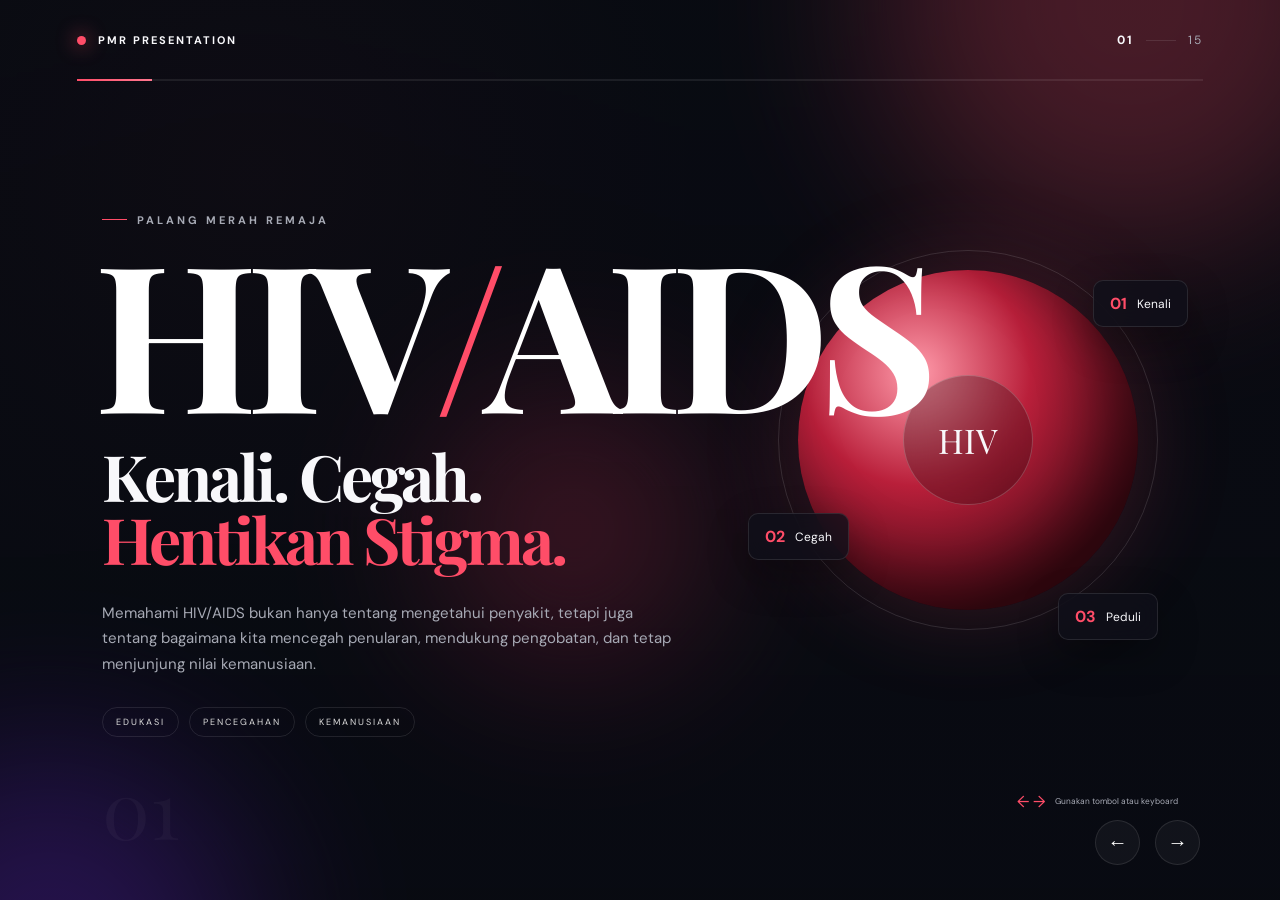
==== index.html @ bd56a824 "Rename ppt.html to index.html" ====
<!DOCTYPE html>
<html lang="id">
<head>
    <meta charset="UTF-8">
    <meta name="viewport" content="width=device-width, initial-scale=1.0">
    <title>HIV/AIDS | PMR Presentation</title>

    <link rel="preconnect" href="https://fonts.googleapis.com">
    <link rel="preconnect" href="https://fonts.gstatic.com" crossorigin>
    <link href="https://fonts.googleapis.com/css2?family=DM+Sans:wght@400;500;600;700&family=Playfair+Display:wght@600;700&display=swap" rel="stylesheet">

    <link rel="stylesheet" href="ppt.css">
</head>

<body>

    <!-- BACKGROUND -->
    <div class="background">
        <div class="orb orb-1"></div>
        <div class="orb orb-2"></div>
        <div class="orb orb-3"></div>
    </div>

    <!-- HEADER -->
    <header class="topbar">
        <div class="brand">
            <span class="brand-dot"></span>
            <span>PMR PRESENTATION</span>
        </div>

        <div class="counter">
            <span id="currentSlide">01</span>
            <span class="line"></span>
            <span>15</span>
        </div>
    </header>

    <!-- PROGRESS -->
    <div class="progress">
        <div class="progress-bar" id="progressBar"></div>
    </div>


    <!-- ========================= -->
    <!-- SLIDE 01 -->
    <!-- ========================= -->

    <main class="presentation">

        <section class="slide active">

            <div class="hero-content">

                <div class="eyebrow">
                    <span></span>
                    PALANG MERAH REMAJA
                </div>

                <h1>
                    HIV<span>/</span>AIDS
                </h1>

                <h2>
                    Kenali. Cegah.<br>
                    <em>Hentikan Stigma.</em>
                </h2>

                <p class="hero-description">
                    Memahami HIV/AIDS bukan hanya tentang mengetahui penyakit,
                    tetapi juga tentang bagaimana kita mencegah penularan,
                    mendukung pengobatan, dan tetap menjunjung nilai kemanusiaan.
                </p>

                <div class="hero-tags">
                    <span>EDUKASI</span>
                    <span>PENCEGAHAN</span>
                    <span>KEMANUSIAAN</span>
                </div>

            </div>

            <div class="hero-visual">

                <div class="circle-main">
                    <div class="circle-inner">
                        <span>HIV</span>
                    </div>
                </div>

                <div class="floating-card card-a">
                    <strong>01</strong>
                    <span>Kenali</span>
                </div>

                <div class="floating-card card-b">
                    <strong>02</strong>
                    <span>Cegah</span>
                </div>

                <div class="floating-card card-c">
                    <strong>03</strong>
                    <span>Peduli</span>
                </div>

            </div>

            <div class="slide-number">01</div>

        </section>


        <!-- ========================= -->
        <!-- SLIDE 02 -->
        <!-- ========================= -->

        <section class="slide">

            <div class="section-heading">
                <div class="slide-label">01 / DASAR</div>

                <h2>
                    HIV dan AIDS,<br>
                    <span>apa bedanya?</span>
                </h2>

                <p>
                    Dua istilah ini sering dianggap sama, padahal sebenarnya
                    memiliki arti yang berbeda.
                </p>
            </div>

            <div class="definition-grid">

                <div class="definition-card hiv">
                    <div class="big-letter">HIV</div>

                    <div>
                        <h3>Human Immunodeficiency Virus</h3>
                        <p>
                            HIV adalah virus yang menyerang sistem kekebalan tubuh,
                            terutama sel CD4 yang berperan penting dalam melawan
                            infeksi.
                        </p>
                    </div>

                    <span class="card-number">01</span>
                </div>


                <div class="definition-card aids">
                    <div class="big-letter">AIDS</div>

                    <div>
                        <h3>Acquired Immunodeficiency Syndrome</h3>
                        <p>
                            AIDS adalah kondisi atau tahap lanjut ketika sistem
                            kekebalan tubuh mengalami kerusakan berat akibat
                            infeksi HIV yang tidak ditangani.
                        </p>
                    </div>

                    <span class="card-number">02</span>
                </div>

            </div>

            <div class="highlight">
                <strong>INGAT:</strong>
                HIV adalah virusnya. AIDS adalah kondisi atau tahap lanjutnya.
            </div>

            <div class="slide-number">02</div>

        </section>


        <!-- ========================= -->
        <!-- SLIDE 03 -->
        <!-- ========================= -->

        <section class="slide">

            <div class="section-heading">
                <div class="slide-label">02 / CARA KERJA</div>

                <h2>
                    Bagaimana HIV<br>
                    <span>menyerang tubuh?</span>
                </h2>
            </div>

            <div class="process">

                <div class="process-line"></div>

                <div class="process-item">
                    <div class="process-icon">01</div>
                    <h3>HIV masuk</h3>
                    <p>
                        Virus masuk ke dalam tubuh melalui jalur penularan
                        tertentu.
                    </p>
                </div>

                <div class="process-item">
                    <div class="process-icon">02</div>
                    <h3>Menyerang CD4</h3>
                    <p>
                        HIV menyerang sel CD4 yang membantu sistem kekebalan
                        tubuh.
                    </p>
                </div>

                <div class="process-item">
                    <div class="process-icon">03</div>
                    <h3>Virus berkembang</h3>
                    <p>
                        HIV menggunakan sel yang diserang untuk memperbanyak
                        dirinya.
                    </p>
                </div>

                <div class="process-item">
                    <div class="process-icon">04</div>
                    <h3>Kekebalan melemah</h3>
                    <p>
                        Jika tidak ditangani, kemampuan tubuh melawan infeksi
                        semakin menurun.
                    </p>
                </div>

            </div>

            <div class="quote">
                “Semakin cepat HIV diketahui dan ditangani,
                semakin besar peluang menjaga kesehatan tubuh.”
            </div>

            <div class="slide-number">03</div>

        </section>


        <!-- ========================= -->
        <!-- SLIDE 04 -->
        <!-- ========================= -->

        <section class="slide">

            <div class="section-heading">
                <div class="slide-label">03 / PENULARAN</div>

                <h2>
                    Bagaimana HIV<br>
                    <span>dapat menular?</span>
                </h2>

                <p>
                    HIV menular melalui cairan tubuh tertentu dalam kondisi
                    yang memungkinkan virus masuk ke tubuh orang lain.
                </p>
            </div>

            <div class="transmission-grid">

                <div class="transmission-card">
                    <span>01</span>
                    <div class="icon">◉</div>
                    <h3>Hubungan seksual berisiko</h3>
                    <p>
                        HIV dapat menular melalui hubungan seksual yang
                        berisiko dengan orang yang memiliki HIV.
                    </p>
                </div>

                <div class="transmission-card">
                    <span>02</span>
                    <div class="icon">✚</div>
                    <h3>Darah terkontaminasi</h3>
                    <p>
                        Contohnya penggunaan jarum atau alat suntik secara
                        bersama-sama dan tidak steril.
                    </p>
                </div>

                <div class="transmission-card">
                    <span>03</span>
                    <div class="icon">♡</div>
                    <h3>Ibu ke bayi</h3>
                    <p>
                        Penularan dapat terjadi selama kehamilan, persalinan,
                        atau menyusui.
                    </p>
                </div>

                <div class="transmission-card">
                    <span>04</span>
                    <div class="icon">+</div>
                    <h3>Transfusi tidak aman</h3>
                    <p>
                        Darah yang mengandung HIV dapat menularkan virus jika
                        tidak melalui pemeriksaan yang aman.
                    </p>
                </div>

            </div>

            <div class="slide-number">04</div>

        </section>


        <!-- ========================= -->
        <!-- SLIDE 05 -->
        <!-- ========================= -->

        <section class="slide">

            <div class="split-layout">

                <div class="section-heading left">
                    <div class="slide-label">04 / KENALI FAKTANYA</div>

                    <h2>
                        HIV tidak<br>
                        <span>menular</span><br>
                        melalui...
                    </h2>

                    <p>
                        Banyak ketakutan terhadap HIV muncul karena informasi
                        yang salah. Padahal, kontak sosial sehari-hari tidak
                        menyebabkan penularan HIV.
                    </p>
                </div>

                <div class="not-transmitted">

                    <div class="not-item">
                        <span>01</span>
                        <p>Berjabat tangan</p>
                    </div>

                    <div class="not-item">
                        <span>02</span>
                        <p>Berpelukan</p>
                    </div>

                    <div class="not-item">
                        <span>03</span>
                        <p>Makan bersama</p>
                    </div>

                    <div class="not-item">
                        <span>04</span>
                        <p>Menggunakan toilet yang sama</p>
                    </div>

                    <div class="not-item">
                        <span>05</span>
                        <p>Batuk atau bersin</p>
                    </div>

                    <div class="not-item">
                        <span>06</span>
                        <p>Gigitan nyamuk</p>
                    </div>

                </div>

            </div>

            <div class="bottom-message">
                <span>FAKTA</span>
                Kita tidak perlu menjauhi orang dengan HIV karena takut
                tertular melalui interaksi sehari-hari.
            </div>

            <div class="slide-number">05</div>

        </section>


        <!-- ========================= -->
        <!-- SLIDE 06 -->
        <!-- ========================= -->

        <section class="slide">

            <div class="section-heading">
                <div class="slide-label">05 / PERJALANAN INFEKSI</div>

                <h2>
                    Tahapan<br>
                    <span>infeksi HIV</span>
                </h2>
            </div>

            <div class="timeline">

                <div class="timeline-step">
                    <div class="timeline-dot">01</div>
                    <div class="timeline-content">
                        <small>TAHAP AWAL</small>
                        <h3>Infeksi Akut</h3>
                        <p>
                            Dapat muncul demam, sakit tenggorokan, kelelahan,
                            ruam, atau pembengkakan kelenjar getah bening.
                            Sebagian orang tidak mengalami gejala.
                        </p>
                    </div>
                </div>

                <div class="timeline-step">
                    <div class="timeline-dot">02</div>
                    <div class="timeline-content">
                        <small>TAHAP KRONIS</small>
                        <h3>Infeksi Kronis</h3>
                        <p>
                            Virus tetap berada di dalam tubuh. Seseorang dapat
                            terlihat sehat meskipun HIV masih berkembang.
                        </p>
                    </div>
                </div>

                <div class="timeline-step">
                    <div class="timeline-dot">03</div>
                    <div class="timeline-content">
                        <small>TAHAP LANJUT</small>
                        <h3>AIDS</h3>
                        <p>
                            Sistem kekebalan tubuh mengalami kerusakan berat
                            sehingga tubuh lebih mudah mengalami infeksi tertentu.
                        </p>
                    </div>
                </div>

            </div>

            <div class="highlight">
                Pengobatan ARV dapat mencegah atau memperlambat perkembangan
                HIV menuju AIDS.
            </div>

            <div class="slide-number">06</div>

        </section>


        <!-- ========================= -->
        <!-- SLIDE 07 -->
        <!-- ========================= -->

        <section class="slide">

            <div class="section-heading">
                <div class="slide-label">06 / GEJALA</div>

                <h2>
                    Kenali gejalanya,<br>
                    <span>jangan menebak.</span>
                </h2>

                <p>
                    Gejala HIV dapat berbeda pada setiap orang dan tidak
                    selalu muncul.
                </p>
            </div>

            <div class="symptom-area">

                <div class="symptom-main">
                    <div class="symptom-circle">
                        <span>HIV</span>
                    </div>

                    <p>
                        Gejala tidak dapat digunakan untuk memastikan seseorang
                        terinfeksi HIV.
                    </p>
                </div>

                <div class="symptoms">

                    <div class="symptom">
                        <b>01</b>
                        <span>Demam</span>
                    </div>

                    <div class="symptom">
                        <b>02</b>
                        <span>Sakit tenggorokan</span>
                    </div>

                    <div class="symptom">
                        <b>03</b>
                        <span>Mudah lelah</span>
                    </div>

                    <div class="symptom">
                        <b>04</b>
                        <span>Ruam</span>
                    </div>

                    <div class="symptom">
                        <b>05</b>
                        <span>Pembengkakan kelenjar</span>
                    </div>

                    <div class="symptom">
                        <b>06</b>
                        <span>Infeksi berulang</span>
                    </div>

                </div>

            </div>

            <div class="bottom-message">
                <span>PENTING</span>
                Status HIV tidak dapat diketahui hanya dari penampilan atau
                gejala. Tes HIV diperlukan.
            </div>

            <div class="slide-number">07</div>

        </section>


        <!-- ========================= -->
        <!-- SLIDE 08 -->
        <!-- ========================= -->

        <section class="slide">

            <div class="center-content">

                <div class="slide-label">07 / PEMERIKSAAN</div>

                <h2>
                    Tidak bisa dilihat.<br>
                    <span>Harus diperiksa.</span>
                </h2>

                <p class="center-text">
                    Orang dengan HIV dapat terlihat sehat dan menjalani
                    aktivitas seperti biasa. Satu-satunya cara untuk mengetahui
                    status HIV adalah melalui pemeriksaan.
                </p>

                <div class="test-card">

                    <div class="test-icon">+</div>

                    <div>
                        <small>LANGKAH YANG TEPAT</small>
                        <h3>TES HIV</h3>
                        <p>
                            Jika seseorang memiliki kekhawatiran setelah
                            mengalami risiko paparan, konsultasikan dengan
                            tenaga kesehatan dan lakukan pemeriksaan.
                        </p>
                    </div>

                </div>

            </div>

            <div class="slide-number">08</div>

        </section>


        <!-- ========================= -->
        <!-- SLIDE 09 -->
        <!-- ========================= -->

        <section class="slide">

            <div class="section-heading">
                <div class="slide-label">08 / PENCEGAHAN</div>

                <h2>
                    Cegah HIV<br>
                    <span>mulai dari diri sendiri.</span>
                </h2>
            </div>

            <div class="prevention">

                <div class="prevention-step">
                    <div class="step-number">01</div>
                    <h3>Hindari perilaku seksual berisiko</h3>
                    <p>
                        Pahami risiko dan buat keputusan yang bertanggung jawab.
                    </p>
                </div>

                <div class="prevention-step">
                    <div class="step-number">02</div>
                    <h3>Jangan berbagi jarum</h3>
                    <p>
                        Penggunaan jarum bersama dapat menjadi jalur penularan
                        HIV dan penyakit melalui darah lainnya.
                    </p>
                </div>

                <div class="prevention-step">
                    <div class="step-number">03</div>
                    <h3>Pastikan alat steril</h3>
                    <p>
                        Alat yang menembus kulit harus digunakan dengan prosedur
                        yang aman dan steril.
                    </p>
                </div>

                <div class="prevention-step">
                    <div class="step-number">04</div>
                    <h3>Lakukan pemeriksaan</h3>
                    <p>
                        Tes membantu mengetahui status HIV dan mendapatkan
                        penanganan lebih awal.
                    </p>
                </div>

                <div class="prevention-step">
                    <div class="step-number">05</div>
                    <h3>Dapatkan pengobatan</h3>
                    <p>
                        ARV membantu mengendalikan HIV dan menjaga sistem
                        kekebalan tubuh.
                    </p>
                </div>

            </div>

            <div class="slide-number">09</div>

        </section>


        <!-- ========================= -->
        <!-- SLIDE 10 -->
        <!-- ========================= -->

        <section class="slide">

            <div class="treatment-layout">

                <div class="treatment-title">

                    <div class="slide-label">09 / PENGOBATAN</div>

                    <h2>
                        HIV dapat<br>
                        <span>dikendalikan.</span>
                    </h2>

                    <div class="arv">
                        <span>ARV</span>
                        <small>ANTIRETROVIRAL</small>
                    </div>

                </div>

                <div class="treatment-info">

                    <p class="lead">
                        Sampai saat ini belum ada obat yang menghilangkan HIV
                        dari tubuh secara total. Namun, HIV dapat dikendalikan
                        dengan terapi antiretroviral.
                    </p>

                    <div class="treatment-list">

                        <div>
                            <b>01</b>
                            <p>Menekan jumlah virus di dalam tubuh.</p>
                        </div>

                        <div>
                            <b>02</b>
                            <p>Membantu menjaga sistem kekebalan tubuh.</p>
                        </div>

                        <div>
                            <b>03</b>
                            <p>Mengurangi risiko berkembang menjadi AIDS.</p>
                        </div>

                        <div>
                            <b>04</b>
                            <p>Membantu orang dengan HIV hidup sehat dan produktif.</p>
                        </div>

                    </div>

                </div>

            </div>

            <div class="slide-number">10</div>

        </section>


        <!-- ========================= -->
        <!-- SLIDE 11 -->
        <!-- ========================= -->

        <section class="slide">

            <div class="unu-wrapper">

                <div class="slide-label">10 / FAKTA PENTING</div>

                <div class="unu">
                    <span>U</span>
                    <div>=</div>
                    <span>U</span>
                </div>

                <h2>
                    Undetectable<br>
                    <em>= Untransmittable</em>
                </h2>

                <p>
                    Orang dengan HIV yang menjalani pengobatan secara konsisten
                    dan memiliki jumlah virus yang tidak terdeteksi secara
                    berkelanjutan tidak menularkan HIV melalui hubungan seksual.
                </p>

                <div class="unu-note">
                    <span>U</span>
                    <strong>Tidak terdeteksi</strong>
                    <span>→</span>
                    <strong>Tidak menularkan secara seksual</strong>
                </div>

            </div>

            <div class="slide-number">11</div>

        </section>


        <!-- ========================= -->
        <!-- SLIDE 12 -->
        <!-- ========================= -->

        <section class="slide">

            <div class="section-heading">
                <div class="slide-label">11 / FAKTA VS MITOS</div>

                <h2>
                    Jangan percaya<br>
                    <span>semua yang kamu dengar.</span>
                </h2>
            </div>

            <div class="myth-grid">

                <div class="myth-card">

                    <div class="myth-label">MITOS</div>

                    <h3>
                        “HIV menular lewat berjabat tangan.”
                    </h3>

                    <div class="fact">
                        <span>FAKTA</span>
                        <p>
                            HIV tidak menular melalui berjabat tangan,
                            berpelukan, atau kontak sosial biasa.
                        </p>
                    </div>

                </div>


                <div class="myth-card">

                    <div class="myth-label">MITOS</div>

                    <h3>
                        “Orang dengan HIV pasti terlihat sakit.”
                    </h3>

                    <div class="fact">
                        <span>FAKTA</span>
                        <p>
                            Seseorang dengan HIV dapat terlihat sehat.
                            Status HIV diketahui melalui tes.
                        </p>
                    </div>

                </div>


                <div class="myth-card">

                    <div class="myth-label">MITOS</div>

                    <h3>
                        “Nyamuk dapat menularkan HIV.”
                    </h3>

                    <div class="fact">
                        <span>FAKTA</span>
                        <p>
                            HIV tidak ditularkan melalui gigitan nyamuk.
                        </p>
                    </div>

                </div>


                <div class="myth-card">

                    <div class="myth-label">MITOS</div>

                    <h3>
                        “HIV sama dengan AIDS.”
                    </h3>

                    <div class="fact">
                        <span>FAKTA</span>
                        <p>
                            HIV adalah virus, sedangkan AIDS adalah kondisi
                            atau tahap lanjut akibat HIV.
                        </p>
                    </div>

                </div>

            </div>

            <div class="slide-number">12</div>

        </section>


        <!-- ========================= -->
        <!-- SLIDE 13 -->
        <!-- ========================= -->

        <section class="slide">

            <div class="stigma-layout">

                <div class="stigma-title">

                    <div class="slide-label">12 / KEMANUSIAAN</div>

                    <h2>
                        Lawan<br>
                        <span>stigma.</span>
                    </h2>

                    <p>
                        HIV bukan alasan untuk menghilangkan rasa kemanusiaan
                        kita kepada seseorang.
                    </p>

                </div>

                <div class="stigma-content">

                    <div class="stigma-box">
                        <span>✕</span>
                        <div>
                            <h3>Jangan mengucilkan</h3>
                            <p>
                                Interaksi sosial sehari-hari tidak menularkan HIV.
                            </p>
                        </div>
                    </div>

                    <div class="stigma-box">
                        <span>✕</span>
                        <div>
                            <h3>Jangan menghakimi</h3>
                            <p>
                                Status kesehatan seseorang tidak menentukan
                                nilai dirinya sebagai manusia.
                            </p>
                        </div>
                    </div>

                    <div class="stigma-box positive">
                        <span>✓</span>
                        <div>
                            <h3>Berikan dukungan</h3>
                            <p>
                                Dukung pengobatan dan perlakukan dengan hormat.
                            </p>
                        </div>
                    </div>

                </div>

            </div>

            <div class="slide-number">13</div>

        </section>


        <!-- ========================= -->
        <!-- SLIDE 14 -->
        <!-- ========================= -->

        <section class="slide">

            <div class="section-heading">
                <div class="slide-label">13 / PERAN PMR</div>

                <h2>
                    Apa yang bisa<br>
                    <span>kita lakukan?</span>
                </h2>
            </div>

            <div class="pmr-grid">

                <div class="pmr-card">
                    <strong>01</strong>
                    <h3>Edukasi</h3>
                    <p>
                        Menyampaikan informasi HIV/AIDS berdasarkan fakta
                        dan sumber yang terpercaya.
                    </p>
                </div>

                <div class="pmr-card">
                    <strong>02</strong>
                    <h3>Meluruskan mitos</h3>
                    <p>
                        Membantu teman memahami cara HIV menular dan tidak menular.
                    </p>
                </div>

                <div class="pmr-card">
                    <strong>03</strong>
                    <h3>Mengurangi stigma</h3>
                    <p>
                        Tidak mengucilkan atau mendiskriminasi orang dengan HIV.
                    </p>
                </div>

                <div class="pmr-card">
                    <strong>04</strong>
                    <h3>Menjadi contoh</h3>
                    <p>
                        Menerapkan perilaku sehat dan bertanggung jawab.
                    </p>
                </div>

                <div class="pmr-card">
                    <strong>05</strong>
                    <h3>Mengarahkan</h3>
                    <p>
                        Mengajak seseorang mencari bantuan dari tenaga kesehatan
                        ketika membutuhkan.
                    </p>
                </div>

            </div>

            <div class="pmr-quote">
                <span>PMR</span>
                Bukan hanya tahu cara mencegah penyakit,
                tetapi juga tahu cara memperlakukan manusia.
            </div>

            <div class="slide-number">14</div>

        </section>


        <!-- ========================= -->
        <!-- SLIDE 15 -->
        <!-- ========================= -->

        <section class="slide final-slide">

            <div class="final-content">

                <div class="final-small">
                    PALANG MERAH REMAJA
                </div>

                <h2>
                    Kenali HIV-nya.<br>
                    Cegah penularannya.<br>
                    <span>Hentikan stigmatismenya.</span>
                </h2>

                <p>
                    Karena melawan HIV bukan hanya tentang melawan virus,
                    tetapi juga tentang melawan ketakutan, informasi yang salah,
                    dan diskriminasi.
                </p>

                <div class="final-line"></div>

                <strong>
                    “Peduli adalah bagian dari kemanusiaan.”
                </strong>

            </div>

            <div class="final-circle">
                <span>PMR</span>
            </div>

            <div class="slide-number">15</div>

        </section>

    </main>


    <!-- NAVIGATION -->

    <button class="nav prev" onclick="changeSlide(-1)">
        ←
    </button>

    <button class="nav next" onclick="changeSlide(1)">
        →
    </button>

    <div class="navigation-info">
        <span>← →</span>
        <small>Gunakan tombol atau keyboard</small>
    </div>


    <script>

        const slides = document.querySelectorAll(".slide");
        const currentSlide = document.getElementById("currentSlide");
        const progressBar = document.getElementById("progressBar");

        let index = 0;

        function showSlide(number) {

            slides.forEach(slide => {
                slide.classList.remove("active");
            });

            slides[number].classList.add("active");

            let slideNumber = String(number + 1).padStart(2, "0");

            currentSlide.textContent = slideNumber;

            let progress = ((number + 1) / slides.length) * 100;

            progressBar.style.width = progress + "%";
        }

        function changeSlide(direction) {

            index += direction;

            if (index < 0) {
                index = slides.length - 1;
            }

            if (index >= slides.length) {
                index = 0;
            }

            showSlide(index);
        }

        document.addEventListener("keydown", function(event) {

            if (
                event.key === "ArrowRight" ||
                event.key === "ArrowDown" ||
                event.key === " "
            ) {
                changeSlide(1);
            }

            if (
                event.key === "ArrowLeft" ||
                event.key === "ArrowUp"
            ) {
                changeSlide(-1);
            }

        });

        showSlide(0);

    </script>

</body>
</html>
---- ppt.css ----
:root {
    --bg: #090b12;
    --bg-soft: #11141e;
    --card: rgba(255, 255, 255, 0.055);

    --white: #f8f8fb;
    --muted: #a7aab5;

    --red: #ff4d68;
    --red-dark: #b91f3a;
    --pink: #ff7890;

    --line: rgba(255, 255, 255, 0.1);
}


/* =========================
   RESET
========================= */

* {
    margin: 0;
    padding: 0;
    box-sizing: border-box;
}

html,
body {
    width: 100%;
    height: 100%;
}

body {
    font-family: "DM Sans", sans-serif;
    background: var(--bg);
    color: var(--white);
    overflow: hidden;
}


/* =========================
   BACKGROUND
========================= */

.background {
    position: fixed;
    inset: 0;
    overflow: hidden;
    pointer-events: none;
    z-index: -2;
}

.background::before {
    content: "";
    position: absolute;
    inset: 0;

    background:
        linear-gradient(
            rgba(9, 11, 18, 0.8),
            rgba(9, 11, 18, 0.95)
        ),
        radial-gradient(
            circle at 20% 20%,
            rgba(255, 77, 104, 0.12),
            transparent 35%
        );
}

.orb {
    position: absolute;
    border-radius: 50%;
    filter: blur(90px);
    opacity: 0.25;
}

.orb-1 {
    width: 500px;
    height: 500px;
    background: var(--red);
    top: -250px;
    right: -100px;
}

.orb-2 {
    width: 400px;
    height: 400px;
    background: #7d2cff;
    bottom: -250px;
    left: -150px;
}

.orb-3 {
    width: 250px;
    height: 250px;
    background: #ff3864;
    top: 45%;
    left: 35%;
}


/* =========================
   HEADER
========================= */

.topbar {
    position: fixed;
    top: 0;
    left: 0;
    width: 100%;
    height: 80px;

    padding: 0 6vw;

    display: flex;
    align-items: center;
    justify-content: space-between;

    z-index: 100;
}

.brand {
    display: flex;
    align-items: center;
    gap: 12px;

    font-size: 11px;
    letter-spacing: 2px;
    font-weight: 700;
}

.brand-dot {
    width: 9px;
    height: 9px;

    background: var(--red);
    border-radius: 50%;

    box-shadow: 0 0 20px var(--red);
}

.counter {
    display: flex;
    align-items: center;
    gap: 12px;

    font-size: 12px;
    color: var(--muted);
    letter-spacing: 2px;
}

.counter span:first-child {
    color: var(--white);
    font-weight: 700;
}

.counter .line {
    width: 30px;
    height: 1px;
    background: var(--line);
}


/* =========================
   PROGRESS
========================= */

.progress {
    position: fixed;
    top: 79px;
    left: 6vw;

    width: 88vw;
    height: 2px;

    background: rgba(255, 255, 255, 0.08);

    z-index: 100;
}

.progress-bar {
    height: 100%;
    width: 6.6%;

    background: linear-gradient(
        90deg,
        var(--red),
        var(--pink)
    );

    transition: width 0.5s ease;
}


/* =========================
   PRESENTATION
========================= */

.presentation {
    width: 100%;
    height: 100vh;
    position: relative;
}

.slide {
    position: absolute;
    inset: 0;

    padding: 130px 8vw 80px;

    display: flex;
    flex-direction: column;
    justify-content: center;

    opacity: 0;
    visibility: hidden;

    transform: translateX(60px) scale(0.97);

    transition:
        opacity 0.55s ease,
        transform 0.65s cubic-bezier(.2,.8,.2,1),
        visibility 0.55s;

    overflow: hidden;
}

.slide.active {
    opacity: 1;
    visibility: visible;
    transform: translateX(0) scale(1);
}

.slide-number {
    position: absolute;
    bottom: 40px;
    left: 8vw;

    font-family: "Playfair Display", serif;
    font-size: 80px;

    color: rgba(255, 255, 255, 0.035);

    pointer-events: none;
}


/* =========================
   TYPOGRAPHY
========================= */

h1,
h2,
h3 {
    margin: 0;
}

h2 {
    font-family: "Playfair Display", serif;

    font-size: clamp(45px, 5vw, 82px);

    line-height: 0.98;
    letter-spacing: -3px;
}

h2 span,
h2 em {
    color: var(--red);
    font-style: normal;
}

p {
    color: var(--muted);
    line-height: 1.7;
}

.slide-label {
    display: inline-flex;
    align-items: center;
    gap: 10px;

    color: var(--red);

    font-size: 10px;
    font-weight: 700;

    letter-spacing: 3px;

    margin-bottom: 20px;
}

.slide-label::before {
    content: "";

    width: 25px;
    height: 1px;

    background: var(--red);
}


/* =========================
   HERO
========================= */

.hero-content {
    max-width: 650px;
    position: relative;
    z-index: 2;
}

.eyebrow {
    display: flex;
    align-items: center;
    gap: 10px;

    color: var(--muted);

    font-size: 11px;
    letter-spacing: 3px;
    font-weight: 700;

    margin-bottom: 25px;
}

.eyebrow span {
    width: 25px;
    height: 1px;
    background: var(--red);
}

.hero-content h1 {
    font-family: "Playfair Display", serif;

    font-size: clamp(110px, 16vw, 220px);

    line-height: 0.75;
    letter-spacing: -12px;

    color: white;

    margin-left: -8px;
}

.hero-content h1 span {
    color: var(--red);
}

.hero-content h2 {
    margin-top: 40px;

    font-size: clamp(42px, 5vw, 70px);
}

.hero-description {
    max-width: 580px;
    margin-top: 30px;

    font-size: 15px;
}

.hero-tags {
    display: flex;
    gap: 10px;
    margin-top: 30px;
}

.hero-tags span {
    padding: 8px 13px;

    border: 1px solid var(--line);
    border-radius: 100px;

    font-size: 9px;
    letter-spacing: 2px;

    color: #ddd;
}

.hero-visual {
    position: absolute;

    right: 8vw;
    top: 50%;

    width: 400px;
    height: 400px;

    transform: translateY(-50%);
}

.circle-main {
    width: 340px;
    height: 340px;

    position: absolute;

    left: 20px;
    top: 20px;

    border-radius: 50%;

    background:
        radial-gradient(
            circle at 35% 30%,
            #ff9aaa,
            var(--red-dark) 35%,
            #420914 75%
        );

    box-shadow:
        0 0 100px rgba(255, 77, 104, 0.2),
        inset -30px -30px 60px rgba(0, 0, 0, 0.35);

    animation: float 6s ease-in-out infinite;
}

.circle-main::after {
    content: "";

    position: absolute;
    inset: -20px;

    border: 1px solid rgba(255,255,255,0.12);

    border-radius: 50%;
}

.circle-inner {
    width: 130px;
    height: 130px;

    position: absolute;

    top: 50%;
    left: 50%;

    transform: translate(-50%, -50%);

    border-radius: 50%;

    display: flex;
    align-items: center;
    justify-content: center;

    background: rgba(0,0,0,0.25);
    backdrop-filter: blur(15px);

    border: 1px solid rgba(255,255,255,0.2);
}

.circle-inner span {
    font-family: "Playfair Display", serif;
    font-size: 34px;
}

.floating-card {
    position: absolute;

    padding: 12px 16px;

    background: rgba(15, 16, 25, 0.8);
    backdrop-filter: blur(15px);

    border: 1px solid var(--line);
    border-radius: 10px;

    display: flex;
    gap: 10px;
    align-items: center;

    box-shadow: 0 15px 40px rgba(0,0,0,0.3);
}

.floating-card strong {
    color: var(--red);
}

.floating-card span {
    font-size: 12px;
}

.card-a {
    top: 30px;
    right: -10px;
}

.card-b {
    bottom: 90px;
    left: -30px;
}

.card-c {
    bottom: 10px;
    right: 20px;
}

@keyframes float {
    0%,100% {
        transform: translateY(0);
    }

    50% {
        transform: translateY(-15px);
    }
}


/* =========================
   SECTION HEADING
========================= */

.section-heading {
    max-width: 850px;
    margin-bottom: 45px;
}

.section-heading p {
    max-width: 600px;
    margin-top: 25px;
}


/* =========================
   DEFINITION
========================= */

.definition-grid {
    display: grid;
    grid-template-columns: 1fr 1fr;

    gap: 20px;
}

.definition-card {
    min-height: 260px;

    position: relative;

    padding: 35px;

    border: 1px solid var(--line);
    border-radius: 20px;

    background: var(--card);

    display: flex;
    flex-direction: column;
    justify-content: space-between;

    overflow: hidden;

    transition: 0.4s;
}

.definition-card:hover {
    transform: translateY(-8px);
    border-color: rgba(255,77,104,0.35);
}

.definition-card::after {
    content: "";

    position: absolute;

    width: 180px;
    height: 180px;

    right: -80px;
    bottom: -80px;

    border-radius: 50%;

    background: var(--red);

    filter: blur(70px);

    opacity: 0.15;
}

.big-letter {
    font-family: "Playfair Display", serif;

    font-size: 60px;
    color: var(--red);
}

.definition-card h3 {
    font-size: 20px;
    margin-bottom: 10px;
}

.definition-card p {
    font-size: 13px;
}

.card-number {
    position: absolute;
    top: 25px;
    right: 30px;

    color: rgba(255,255,255,0.25);

    font-size: 12px;
}

.highlight {
    margin-top: 20px;

    padding: 18px 22px;

    border-left: 2px solid var(--red);

    background: rgba(255,77,104,0.05);

    color: #ddd;

    font-size: 13px;
}

.highlight strong {
    color: var(--red);
    margin-right: 8px;
}


/* =========================
   PROCESS
========================= */

.process {
    display: grid;
    grid-template-columns: repeat(4, 1fr);

    gap: 25px;

    position: relative;
}

.process-line {
    position: absolute;

    top: 35px;
    left: 35px;
    right: 35px;

    height: 1px;

    background: var(--line);

    z-index: -1;
}

.process-item {
    position: relative;
}

.process-icon {
    width: 70px;
    height: 70px;

    border-radius: 50%;

    display: flex;
    align-items: center;
    justify-content: center;

    background: var(--bg-soft);

    border: 1px solid var(--red);

    color: var(--red);

    font-weight: 700;

    margin-bottom: 25px;
}

.process-item h3 {
    font-size: 18px;
    margin-bottom: 10px;
}

.process-item p {
    font-size: 12px;
}

.quote {
    margin-top: 40px;

    padding: 20px;

    color: #ddd;

    font-family: "Playfair Display", serif;
    font-style: italic;

    border-top: 1px solid var(--line);
}


/* =========================
   TRANSMISSION
========================= */

.transmission-grid {
    display: grid;
    grid-template-columns: repeat(4, 1fr);
    gap: 15px;
}

.transmission-card {
    min-height: 270px;

    padding: 25px;

    position: relative;

    background: var(--card);

    border: 1px solid var(--line);
    border-radius: 18px;

    transition: 0.4s;
}

.transmission-card:hover {
    transform: translateY(-7px);
    border-color: var(--red);
}

.transmission-card > span {
    position: absolute;
    top: 20px;
    right: 20px;

    color: rgba(255,255,255,0.25);

    font-size: 11px;
}

.transmission-card .icon {
    font-size: 40px;
    color: var(--red);

    margin-bottom: 30px;
}

.transmission-card h3 {
    font-size: 17px;
    margin-bottom: 12px;
}

.transmission-card p {
    font-size: 12px;
}


/* =========================
   SPLIT
========================= */

.split-layout {
    display: grid;
    grid-template-columns: 0.8fr 1.2fr;
    gap: 100px;

    align-items: center;
}

.section-heading.left {
    margin-bottom: 0;
}

.not-transmitted {
    display: grid;
    grid-template-columns: 1fr 1fr;

    gap: 12px;
}

.not-item {
    padding: 22px;

    border: 1px solid var(--line);
    border-radius: 15px;

    display: flex;
    align-items: center;
    gap: 18px;

    background: var(--card);

    transition: 0.3s;
}

.not-item:hover {
    transform: translateX(5px);
    border-color: rgba(255,77,104,0.4);
}

.not-item span {
    color: var(--red);
    font-size: 11px;
}

.not-item p {
    color: #ddd;
    font-size: 13px;
}

.bottom-message {
    margin-top: 35px;

    display: flex;
    gap: 15px;
    align-items: center;

    padding: 16px 20px;

    border-top: 1px solid var(--line);
}

.bottom-message span {
    color: var(--red);
    font-size: 10px;
    font-weight: 700;
    letter-spacing: 2px;
}


/* =========================
   TIMELINE
========================= */

.timeline {
    position: relative;

    display: flex;

    justify-content: space-between;

    gap: 30px;
}

.timeline::before {
    content: "";

    position: absolute;

    left: 40px;
    right: 40px;
    top: 30px;

    height: 1px;

    background: var(--line);
}

.timeline-step {
    position: relative;

    width: 33%;
}

.timeline-dot {
    width: 60px;
    height: 60px;

    border-radius: 50%;

    display: flex;
    align-items: center;
    justify-content: center;

    background: var(--bg);

    border: 1px solid var(--red);

    color: var(--red);

    font-weight: 700;

    margin-bottom: 30px;
}

.timeline-content small {
    color: var(--red);
    font-size: 9px;
    letter-spacing: 2px;
}

.timeline-content h3 {
    font-size: 22px;
    margin: 8px 0 12px;
}

.timeline-content p {
    font-size: 12px;
}


/* =========================
   SYMPTOMS
========================= */

.symptom-area {
    display: grid;

    grid-template-columns: 0.8fr 1.2fr;

    gap: 80px;

    align-items: center;
}

.symptom-main {
    text-align: center;
}

.symptom-circle {
    width: 220px;
    height: 220px;

    margin: auto;

    border-radius: 50%;

    display: flex;
    align-items: center;
    justify-content: center;

    background:
        radial-gradient(
            circle,
            rgba(255,77,104,0.35),
            rgba(255,77,104,0.02) 70%
        );

    border: 1px solid rgba(255,77,104,0.35);

    font-family: "Playfair Display", serif;

    font-size: 50px;

    color: var(--red);
}

.symptom-main p {
    margin-top: 25px;
    font-size: 13px;
}

.symptoms {
    display: grid;
    grid-template-columns: 1fr 1fr;

    gap: 12px;
}

.symptom {
    padding: 20px;

    border: 1px solid var(--line);
    border-radius: 12px;

    background: var(--card);

    display: flex;
    gap: 15px;
    align-items: center;
}

.symptom b {
    color: var(--red);
    font-size: 11px;
}

.symptom span {
    font-size: 13px;
}


/* =========================
   CENTER
========================= */

.center-content {
    text-align: center;

    max-width: 900px;

    margin: auto;
}

.center-text {
    max-width: 650px;

    margin: 25px auto 40px;
}

.test-card {
    display: flex;

    align-items: center;

    text-align: left;

    gap: 25px;

    padding: 30px;

    border: 1px solid var(--line);

    background: var(--card);

    border-radius: 20px;
}

.test-icon {
    width: 70px;
    height: 70px;

    border-radius: 50%;

    background: var(--red);

    display: flex;
    align-items: center;
    justify-content: center;

    font-size: 30px;
}

.test-card small {
    color: var(--red);
    letter-spacing: 2px;
    font-size: 9px;
}

.test-card h3 {
    font-size: 30px;
    margin: 5px 0;
}

.test-card p {
    font-size: 12px;
}


/* =========================
   PREVENTION
========================= */

.prevention {
    display: grid;

    grid-template-columns: repeat(5, 1fr);

    gap: 12px;
}

.prevention-step {
    padding: 25px 20px;

    min-height: 250px;

    border: 1px solid var(--line);

    background: var(--card);

    border-radius: 18px;

    transition: 0.4s;
}

.prevention-step:hover {
    transform: translateY(-8px);
    border-color: var(--red);
}

.step-number {
    color: var(--red);

    font-family: "Playfair Display", serif;

    font-size: 35px;

    margin-bottom: 30px;
}

.prevention-step h3 {
    font-size: 16px;
    margin-bottom: 12px;
}

.prevention-step p {
    font-size: 11px;
}


/* =========================
   TREATMENT
========================= */

.treatment-layout {
    display: grid;

    grid-template-columns: 0.8fr 1.2fr;

    gap: 100px;

    align-items: center;
}

.arv {
    margin-top: 40px;

    display: inline-flex;

    align-items: center;

    gap: 15px;
}

.arv span {
    font-family: "Playfair Display", serif;

    font-size: 70px;

    color: var(--red);
}

.arv small {
    color: var(--muted);

    font-size: 9px;

    letter-spacing: 2px;
}

.lead {
    font-size: 17px;
    color: #ddd;
    margin-bottom: 35px;
}

.treatment-list {
    display: grid;
    gap: 15px;
}

.treatment-list div {
    display: flex;

    gap: 20px;

    padding-bottom: 15px;

    border-bottom: 1px solid var(--line);
}

.treatment-list b {
    color: var(--red);
}

.treatment-list p {
    font-size: 13px;
}


/* =========================
   U=U
========================= */

.unu-wrapper {
    max-width: 850px;

    margin: auto;

    text-align: center;
}

.unu {
    display: flex;

    align-items: center;
    justify-content: center;

    gap: 30px;

    margin-bottom: 30px;
}

.unu span {
    font-family: "Playfair Display", serif;

    font-size: 140px;

    color: var(--red);

    line-height: 0.7;
}

.unu div {
    font-size: 50px;
    color: var(--muted);
}

.unu-wrapper h2 {
    font-size: 60px;
}

.unu-wrapper p {
    max-width: 650px;

    margin: 25px auto;

    font-size: 14px;
}

.unu-note {
    display: inline-flex;

    align-items: center;

    gap: 15px;

    padding: 15px 25px;

    border: 1px solid var(--line);

    border-radius: 100px;

    background: var(--card);

    font-size: 11px;
}

.unu-note span {
    color: var(--red);

    font-weight: 700;
}


/* =========================
   MYTH
========================= */

.myth-grid {
    display: grid;

    grid-template-columns: 1fr 1fr;

    gap: 15px;
}

.myth-card {
    padding: 25px;

    background: var(--card);

    border: 1px solid var(--line);

    border-radius: 18px;
}

.myth-label {
    color: var(--red);

    font-size: 9px;

    letter-spacing: 2px;

    margin-bottom: 15px;
}

.myth-card h3 {
    font-family: "Playfair Display", serif;

    font-size: 22px;

    margin-bottom: 20px;
}

.fact {
    padding: 15px;

    background: rgba(255,77,104,0.06);

    border-left: 2px solid var(--red);
}

.fact span {
    color: var(--red);

    font-size: 9px;

    letter-spacing: 2px;

    font-weight: 700;
}

.fact p {
    margin-top: 5px;

    font-size: 11px;
}


/* =========================
   STIGMA
========================= */

.stigma-layout {
    display: grid;

    grid-template-columns: 0.8fr 1.2fr;

    gap: 100px;

    align-items: center;
}

.stigma-content {
    display: grid;

    gap: 15px;
}

.stigma-box {
    padding: 25px;

    display: flex;

    gap: 20px;

    border: 1px solid var(--line);

    border-radius: 15px;

    background: var(--card);
}

.stigma-box > span {
    width: 35px;
    height: 35px;

    display: flex;

    align-items: center;
    justify-content: center;

    border-radius: 50%;

    background: rgba(255,77,104,0.1);

    color: var(--red);
}

.stigma-box h3 {
    margin-bottom: 7px;
}

.stigma-box p {
    font-size: 12px;
}

.stigma-box.positive {
    border-color: rgba(255,77,104,0.35);
}


/* =========================
   PMR
========================= */

.pmr-grid {
    display: grid;

    grid-template-columns: repeat(5, 1fr);

    gap: 12px;
}

.pmr-card {
    padding: 25px 20px;

    border: 1px solid var(--line);

    border-radius: 17px;

    background: var(--card);

    min-height: 230px;

    transition: 0.3s;
}

.pmr-card:hover {
    transform: translateY(-7px);
    border-color: var(--red);
}

.pmr-card strong {
    color: var(--red);

    font-family: "Playfair Display", serif;

    font-size: 30px;
}

.pmr-card h3 {
    margin: 25px 0 10px;

    font-size: 17px;
}

.pmr-card p {
    font-size: 11px;
}

.pmr-quote {
    margin-top: 25px;

    padding: 18px;

    border-left: 2px solid var(--red);

    font-family: "Playfair Display", serif;

    color: #ddd;
}

.pmr-quote span {
    color: var(--red);

    margin-right: 15px;
}


/* =========================
   FINAL
========================= */

.final-slide {
    justify-content: center;

    align-items: flex-start;
}

.final-content {
    max-width: 850px;

    position: relative;

    z-index: 2;
}

.final-small {
    color: var(--red);

    font-size: 10px;

    letter-spacing: 3px;

    margin-bottom: 30px;
}

.final-content h2 {
    font-size: clamp(48px, 6vw, 90px);
}

.final-content p {
    max-width: 650px;

    margin-top: 30px;

    font-size: 14px;
}

.final-line {
    width: 70px;

    height: 2px;

    background: var(--red);

    margin: 35px 0 20px;
}

.final-content > strong {
    font-family: "Playfair Display", serif;

    font-size: 18px;

    font-style: italic;

    color: #ddd;
}

.final-circle {
    position: absolute;

    right: 8vw;
    top: 50%;

    transform: translateY(-50%);

    width: 300px;
    height: 300px;

    border-radius: 50%;

    border: 1px solid rgba(255,77,104,0.3);

    display: flex;

    align-items: center;
    justify-content: center;

    background:
        radial-gradient(
            circle,
            rgba(255,77,104,0.2),
            transparent 65%
        );
}

.final-circle span {
    font-family: "Playfair Display", serif;

    font-size: 70px;

    color: var(--red);
}


/* =========================
   NAVIGATION
========================= */

.nav {
    position: fixed;

    bottom: 35px;

    width: 45px;
    height: 45px;

    border-radius: 50%;

    border: 1px solid var(--line);

    background: rgba(255,255,255,0.04);

    color: white;

    font-size: 20px;

    cursor: pointer;

    transition: 0.3s;

    z-index: 100;
}

.nav:hover {
    background: var(--red);

    border-color: var(--red);

    transform: translateY(-3px);
}

.prev {
    right: 140px;
}

.next {
    right: 80px;
}

.navigation-info {
    position: fixed;

    right: 8vw;

    bottom: 88px;

    display: flex;

    gap: 10px;

    align-items: center;

    color: var(--muted);

    font-size: 10px;

    z-index: 100;
}

.navigation-info span {
    color: var(--red);

    font-size: 16px;
}


/* =========================
   RESPONSIVE
========================= */

@media (max-width: 1100px) {

    .hero-visual {
        opacity: 0.35;
        right: 0;
    }

    .transmission-grid,
    .prevention,
    .pmr-grid {
        grid-template-columns: repeat(2, 1fr);
    }

    .slide {
        overflow-y: auto;
    }

    .slide-number {
        display: none;
    }

}

@media (max-width: 700px) {

    body {
        overflow: auto;
    }

    .topbar {
        padding: 0 25px;
    }

    .progress {
        left: 25px;
        width: calc(100% - 50px);
    }

    .slide {
        padding: 110px 25px 100px;
        overflow-y: auto;
    }

    .hero-content h1 {
        font-size: 90px;
        letter-spacing: -7px;
    }

    .hero-visual {
        display: none;
    }

    .definition-grid,
    .transmission-grid,
    .myth-grid,
    .not-transmitted,
    .symptoms,
    .prevention,
    .pmr-grid {
        grid-template-columns: 1fr;
    }

    .split-layout,
    .symptom-area,
    .treatment-layout,
    .stigma-layout {
        grid-template-columns: 1fr;
        gap: 35px;
    }

    .process,
    .timeline {
        display: grid;
        grid-template-columns: 1fr;
    }

    .process-line,
    .timeline::before {
        display: none;
    }

    .timeline-step {
        width: 100%;
    }

    .unu span {
        font-size: 80px;
    }

    .unu-wrapper h2 {
        font-size: 40px;
    }

    .final-circle {
        display: none;
    }

    .navigation-info {
        display: none;
    }

    .prev {
        right: 85px;
    }

    .next {
        right: 30px;
    }

}
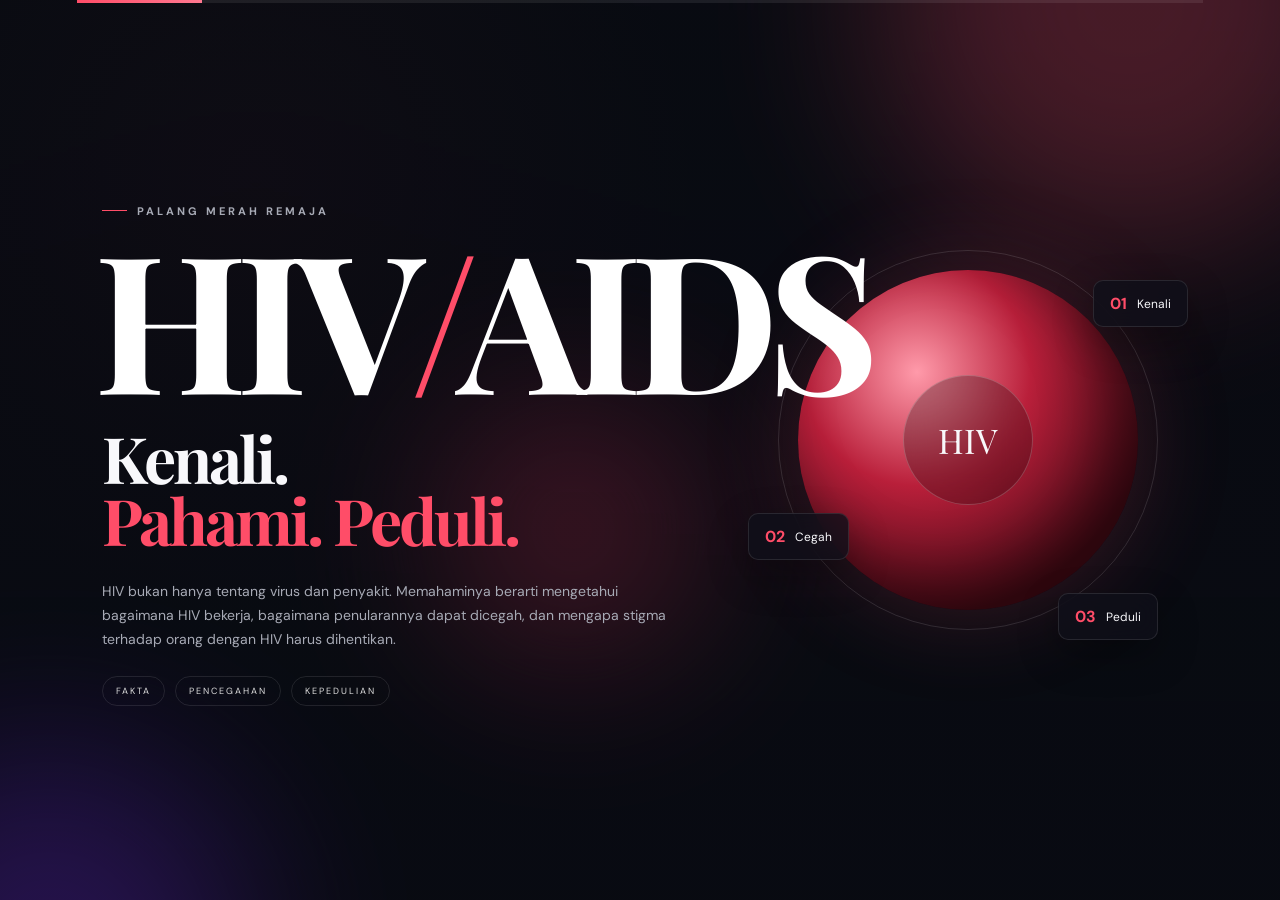
==== commit 9ed85326: "Rename ppt.html to index.html" ====
--- a/index.html
+++ b/index.html
@@ -3,10 +3,12 @@
 <head>
     <meta charset="UTF-8">
     <meta name="viewport" content="width=device-width, initial-scale=1.0">
+
     <title>HIV/AIDS | PMR Presentation</title>
 
     <link rel="preconnect" href="https://fonts.googleapis.com">
     <link rel="preconnect" href="https://fonts.gstatic.com" crossorigin>
+
     <link href="https://fonts.googleapis.com/css2?family=DM+Sans:wght@400;500;600;700&family=Playfair+Display:wght@600;700&display=swap" rel="stylesheet">
 
     <link rel="stylesheet" href="ppt.css">
@@ -14,1094 +16,900 @@
 
 <body>
 
-    <!-- BACKGROUND -->
-    <div class="background">
-        <div class="orb orb-1"></div>
-        <div class="orb orb-2"></div>
-        <div class="orb orb-3"></div>
-    </div>
-
-    <!-- HEADER -->
-    <header class="topbar">
-        <div class="brand">
-            <span class="brand-dot"></span>
-            <span>PMR PRESENTATION</span>
-        </div>
-
-        <div class="counter">
-            <span id="currentSlide">01</span>
-            <span class="line"></span>
-            <span>15</span>
-        </div>
-    </header>
-
-    <!-- PROGRESS -->
-    <div class="progress">
-        <div class="progress-bar" id="progressBar"></div>
-    </div>
-
-
-    <!-- ========================= -->
-    <!-- SLIDE 01 -->
-    <!-- ========================= -->
-
-    <main class="presentation">
-
-        <section class="slide active">
-
-            <div class="hero-content">
-
-                <div class="eyebrow">
-                    <span></span>
-                    PALANG MERAH REMAJA
-                </div>
-
-                <h1>
-                    HIV<span>/</span>AIDS
-                </h1>
-
-                <h2>
-                    Kenali. Cegah.<br>
-                    <em>Hentikan Stigma.</em>
-                </h2>
-
-                <p class="hero-description">
-                    Memahami HIV/AIDS bukan hanya tentang mengetahui penyakit,
-                    tetapi juga tentang bagaimana kita mencegah penularan,
-                    mendukung pengobatan, dan tetap menjunjung nilai kemanusiaan.
+<!-- BACKGROUND -->
+<div class="background">
+    <div class="orb orb-1"></div>
+    <div class="orb orb-2"></div>
+    <div class="orb orb-3"></div>
+</div>
+
+
+<!-- PROGRESS -->
+<div class="progress">
+    <div class="progress-bar" id="progressBar"></div>
+</div>
+
+
+<main class="presentation">
+
+
+<!-- =====================================================
+SLIDE 01 — OPENING
+===================================================== -->
+
+<section class="slide active">
+
+    <div class="hero-content">
+
+        <div class="eyebrow">
+            <span></span>
+            PALANG MERAH REMAJA
+        </div>
+
+        <h1>
+            HIV<span>/</span>AIDS
+        </h1>
+
+        <h2>
+            Kenali.<br>
+            <em>Pahami. Peduli.</em>
+        </h2>
+
+        <p class="hero-description">
+            HIV bukan hanya tentang virus dan penyakit.
+            Memahaminya berarti mengetahui bagaimana HIV bekerja,
+            bagaimana penularannya dapat dicegah, dan mengapa
+            stigma terhadap orang dengan HIV harus dihentikan.
+        </p>
+
+        <div class="hero-tags">
+            <span>FAKTA</span>
+            <span>PENCEGAHAN</span>
+            <span>KEPEDULIAN</span>
+        </div>
+
+    </div>
+
+
+    <div class="hero-visual">
+
+        <div class="circle-main">
+            <div class="circle-inner">
+                <span>HIV</span>
+            </div>
+        </div>
+
+        <div class="floating-card card-a">
+            <strong>01</strong>
+            <span>Kenali</span>
+        </div>
+
+        <div class="floating-card card-b">
+            <strong>02</strong>
+            <span>Cegah</span>
+        </div>
+
+        <div class="floating-card card-c">
+            <strong>03</strong>
+            <span>Peduli</span>
+        </div>
+
+    </div>
+
+</section>
+
+
+
+<!-- =====================================================
+SLIDE 02 — HIV & AIDS
+===================================================== -->
+
+<section class="slide">
+
+    <div class="section-heading">
+
+        <div class="slide-label">
+            01 / MEMAHAMI
+        </div>
+
+        <h2>
+            HIV dan AIDS<br>
+            <span>bukan hal yang sama.</span>
+        </h2>
+
+        <p>
+            HIV adalah virus yang menyerang sistem kekebalan tubuh,
+            sedangkan AIDS merupakan tahap paling lanjut dari infeksi HIV.
+        </p>
+
+    </div>
+
+
+    <div class="definition-grid">
+
+        <div class="definition-card">
+
+            <div class="big-letter">HIV</div>
+
+            <div>
+                <h3>
+                    Human Immunodeficiency Virus
+                </h3>
+
+                <p>
+                    HIV menyerang sel darah putih dan melemahkan
+                    sistem kekebalan tubuh. Akibatnya, tubuh lebih
+                    mudah terkena berbagai infeksi dan penyakit tertentu.
                 </p>
-
-                <div class="hero-tags">
-                    <span>EDUKASI</span>
-                    <span>PENCEGAHAN</span>
-                    <span>KEMANUSIAAN</span>
-                </div>
-
-            </div>
-
-            <div class="hero-visual">
-
-                <div class="circle-main">
-                    <div class="circle-inner">
-                        <span>HIV</span>
-                    </div>
-                </div>
-
-                <div class="floating-card card-a">
-                    <strong>01</strong>
-                    <span>Kenali</span>
-                </div>
-
-                <div class="floating-card card-b">
-                    <strong>02</strong>
-                    <span>Cegah</span>
-                </div>
-
-                <div class="floating-card card-c">
-                    <strong>03</strong>
-                    <span>Peduli</span>
-                </div>
-
-            </div>
-
-            <div class="slide-number">01</div>
-
-        </section>
-
-
-        <!-- ========================= -->
-        <!-- SLIDE 02 -->
-        <!-- ========================= -->
-
-        <section class="slide">
-
-            <div class="section-heading">
-                <div class="slide-label">01 / DASAR</div>
-
-                <h2>
-                    HIV dan AIDS,<br>
-                    <span>apa bedanya?</span>
-                </h2>
+            </div>
+
+            <span class="card-number">01</span>
+
+        </div>
+
+
+        <div class="definition-card">
+
+            <div class="big-letter">AIDS</div>
+
+            <div>
+                <h3>
+                    Acquired Immunodeficiency Syndrome
+                </h3>
 
                 <p>
-                    Dua istilah ini sering dianggap sama, padahal sebenarnya
-                    memiliki arti yang berbeda.
+                    AIDS terjadi ketika infeksi HIV telah mencapai
+                    tahap paling lanjut dan sistem kekebalan tubuh
+                    mengalami kerusakan berat.
                 </p>
             </div>
 
-            <div class="definition-grid">
-
-                <div class="definition-card hiv">
-                    <div class="big-letter">HIV</div>
-
-                    <div>
-                        <h3>Human Immunodeficiency Virus</h3>
-                        <p>
-                            HIV adalah virus yang menyerang sistem kekebalan tubuh,
-                            terutama sel CD4 yang berperan penting dalam melawan
-                            infeksi.
-                        </p>
-                    </div>
-
-                    <span class="card-number">01</span>
-                </div>
-
-
-                <div class="definition-card aids">
-                    <div class="big-letter">AIDS</div>
-
-                    <div>
-                        <h3>Acquired Immunodeficiency Syndrome</h3>
-                        <p>
-                            AIDS adalah kondisi atau tahap lanjut ketika sistem
-                            kekebalan tubuh mengalami kerusakan berat akibat
-                            infeksi HIV yang tidak ditangani.
-                        </p>
-                    </div>
-
-                    <span class="card-number">02</span>
-                </div>
-
-            </div>
-
-            <div class="highlight">
-                <strong>INGAT:</strong>
-                HIV adalah virusnya. AIDS adalah kondisi atau tahap lanjutnya.
-            </div>
-
-            <div class="slide-number">02</div>
-
-        </section>
-
-
-        <!-- ========================= -->
-        <!-- SLIDE 03 -->
-        <!-- ========================= -->
-
-        <section class="slide">
-
-            <div class="section-heading">
-                <div class="slide-label">02 / CARA KERJA</div>
-
-                <h2>
-                    Bagaimana HIV<br>
-                    <span>menyerang tubuh?</span>
-                </h2>
-            </div>
-
-            <div class="process">
-
-                <div class="process-line"></div>
-
-                <div class="process-item">
-                    <div class="process-icon">01</div>
-                    <h3>HIV masuk</h3>
+            <span class="card-number">02</span>
+
+        </div>
+
+    </div>
+
+
+    <div class="highlight">
+        <strong>INTINYA</strong>
+        HIV adalah virusnya. AIDS adalah tahap paling lanjut
+        dari infeksi HIV.
+    </div>
+
+</section>
+
+
+
+<!-- =====================================================
+SLIDE 03 — DATA
+===================================================== -->
+
+<section class="slide">
+
+    <div class="section-heading">
+
+        <div class="slide-label">
+            02 / FAKTA DUNIA
+        </div>
+
+        <h2>
+            Angka HIV/AIDS<br>
+            <span>berbicara.</span>
+        </h2>
+
+        <p>
+            HIV masih menjadi persoalan kesehatan global.
+            Data tahun 2025 menunjukkan bahwa penularan dan
+            dampaknya masih terjadi di berbagai negara.
+        </p>
+
+    </div>
+
+
+    <div class="stats-grid">
+
+        <div class="stat-card">
+            <strong>41,0 JUTA</strong>
+            <span>orang hidup dengan HIV pada akhir 2025</span>
+        </div>
+
+        <div class="stat-card">
+            <strong>1,2 JUTA</strong>
+            <span>orang diperkirakan baru tertular HIV pada 2025</span>
+        </div>
+
+        <div class="stat-card">
+            <strong>570 RIBU</strong>
+            <span>kematian terkait HIV pada 2025</span>
+        </div>
+
+        <div class="stat-card">
+            <strong>44,2 JUTA</strong>
+            <span>kematian akibat HIV secara kumulatif hingga kini</span>
+        </div>
+
+    </div>
+
+
+    <div class="data-bottom">
+
+        <div>
+            <b>88%</b>
+            <span>orang dengan HIV mengetahui statusnya</span>
+        </div>
+
+        <div>
+            <b>89%</b>
+            <span>dari yang mengetahui status positif menerima ART</span>
+        </div>
+
+        <div>
+            <b>95%</b>
+            <span>yang menjalani ART memiliki viral load tersupresi</span>
+        </div>
+
+    </div>
+
+</section>
+
+
+
+<!-- =====================================================
+SLIDE 04 — GEJALA
+===================================================== -->
+
+<section class="slide">
+
+    <div class="section-heading">
+
+        <div class="slide-label">
+            03 / TANDA & GEJALA
+        </div>
+
+        <h2>
+            HIV bisa hadir<br>
+            <span>tanpa tanda yang jelas.</span>
+        </h2>
+
+        <p>
+            Gejala HIV berbeda-beda sesuai tahap infeksi.
+            Pada beberapa orang, gejala bahkan tidak muncul
+            pada minggu-minggu pertama.
+        </p>
+
+    </div>
+
+
+    <div class="symptom-area">
+
+        <div class="symptom-main">
+
+            <div class="symptom-circle">
+                HIV
+            </div>
+
+            <p>
+                Gejala tidak dapat memastikan seseorang
+                terinfeksi HIV. Pemeriksaan tetap diperlukan.
+            </p>
+
+        </div>
+
+
+        <div class="symptoms">
+
+            <div class="symptom">
+                <b>01</b>
+                <span>Demam</span>
+            </div>
+
+            <div class="symptom">
+                <b>02</b>
+                <span>Sakit kepala</span>
+            </div>
+
+            <div class="symptom">
+                <b>03</b>
+                <span>Ruam</span>
+            </div>
+
+            <div class="symptom">
+                <b>04</b>
+                <span>Sakit tenggorokan</span>
+            </div>
+
+            <div class="symptom">
+                <b>05</b>
+                <span>Pembengkakan kelenjar</span>
+            </div>
+
+            <div class="symptom">
+                <b>06</b>
+                <span>Penurunan berat badan</span>
+            </div>
+
+            <div class="symptom">
+                <b>07</b>
+                <span>Diare</span>
+            </div>
+
+            <div class="symptom">
+                <b>08</b>
+                <span>Batuk</span>
+            </div>
+
+        </div>
+
+    </div>
+
+
+    <div class="highlight">
+        <strong>CATAT</strong>
+        Seseorang dapat memiliki HIV tanpa menyadari statusnya.
+        Karena itu, tes HIV sangat penting.
+    </div>
+
+</section>
+
+
+
+<!-- =====================================================
+SLIDE 05 — TRANSMISI
+===================================================== -->
+
+<section class="slide">
+
+    <div class="section-heading">
+
+        <div class="slide-label">
+            04 / PENULARAN
+        </div>
+
+        <h2>
+            Bagaimana HIV<br>
+            <span>dapat menular?</span>
+        </h2>
+
+        <p>
+            HIV dapat menular melalui pertukaran cairan tubuh
+            tertentu dari orang yang hidup dengan HIV.
+        </p>
+
+    </div>
+
+
+    <div class="transmission-grid">
+
+        <div class="transmission-card">
+
+            <span>01</span>
+
+            <div class="icon">+</div>
+
+            <h3>Darah</h3>
+
+            <p>
+                Penularan dapat terjadi melalui darah
+                yang mengandung HIV.
+            </p>
+
+        </div>
+
+
+        <div class="transmission-card">
+
+            <span>02</span>
+
+            <div class="icon">♡</div>
+
+            <h3>Cairan seksual</h3>
+
+            <p>
+                HIV dapat ditemukan dalam semen
+                dan cairan vagina.
+            </p>
+
+        </div>
+
+
+        <div class="transmission-card">
+
+            <span>03</span>
+
+            <div class="icon">+</div>
+
+            <h3>Air susu ibu</h3>
+
+            <p>
+                HIV dapat ditularkan melalui
+                air susu ibu.
+            </p>
+
+        </div>
+
+
+        <div class="transmission-card">
+
+            <span>04</span>
+
+            <div class="icon">↕</div>
+
+            <h3>Ibu ke anak</h3>
+
+            <p>
+                Penularan dapat terjadi selama
+                kehamilan dan persalinan.
+            </p>
+
+        </div>
+
+    </div>
+
+
+    <div class="highlight">
+        <strong>INGAT</strong>
+        Penularan HIV berkaitan dengan cairan tubuh tertentu,
+        bukan sekadar berada dekat dengan seseorang.
+    </div>
+
+</section>
+
+
+
+<!-- =====================================================
+SLIDE 06 — TIDAK MENULAR
+===================================================== -->
+
+<section class="slide">
+
+    <div class="split-layout">
+
+        <div class="section-heading left">
+
+            <div class="slide-label">
+                05 / LURUSKAN
+            </div>
+
+            <h2>
+                Dekat dengan<br>
+                orang dengan HIV<br>
+                <span>tidak berarti tertular.</span>
+            </h2>
+
+            <p>
+                HIV tidak menyebar melalui kontak sehari-hari.
+                Memahami hal ini penting agar ketakutan tidak
+                berubah menjadi stigma.
+            </p>
+
+        </div>
+
+
+        <div class="not-transmitted">
+
+            <div class="not-item">
+                <span>01</span>
+                <p>Berjabat tangan</p>
+            </div>
+
+            <div class="not-item">
+                <span>02</span>
+                <p>Berpelukan</p>
+            </div>
+
+            <div class="not-item">
+                <span>03</span>
+                <p>Berciuman</p>
+            </div>
+
+            <div class="not-item">
+                <span>04</span>
+                <p>Berbagi makanan</p>
+            </div>
+
+            <div class="not-item">
+                <span>05</span>
+                <p>Berbagi air</p>
+            </div>
+
+            <div class="not-item">
+                <span>06</span>
+                <p>Kontak sehari-hari</p>
+            </div>
+
+        </div>
+
+    </div>
+
+
+    <div class="bottom-message">
+
+        <span>FAKTA</span>
+
+        Tidak perlu menjauhi seseorang hanya karena
+        mereka hidup dengan HIV.
+
+    </div>
+
+</section>
+
+
+
+<!-- =====================================================
+SLIDE 07 — TES & PENCEGAHAN
+===================================================== -->
+
+<section class="slide">
+
+    <div class="section-heading">
+
+        <div class="slide-label">
+            06 / PENCEGAHAN
+        </div>
+
+        <h2>
+            Mencegah lebih baik,<br>
+            <span>mengetahui lebih awal juga penting.</span>
+        </h2>
+
+        <p>
+            HIV dapat dicegah. Pemeriksaan dan akses terhadap
+            layanan pencegahan membantu seseorang mengetahui
+            status dan mengambil langkah yang tepat.
+        </p>
+
+    </div>
+
+
+    <div class="prevention">
+
+        <div class="prevention-step">
+
+            <div class="step-number">01</div>
+
+            <h3>
+                Gunakan kondom
+            </h3>
+
+            <p>
+                Penggunaan kondom dapat mengurangi
+                risiko penularan HIV.
+            </p>
+
+        </div>
+
+
+        <div class="prevention-step">
+
+            <div class="step-number">02</div>
+
+            <h3>
+                Hindari jarum bersama
+            </h3>
+
+            <p>
+                Jarum dan alat suntik tidak boleh
+                digunakan secara bersama.
+            </p>
+
+        </div>
+
+
+        <div class="prevention-step">
+
+            <div class="step-number">03</div>
+
+            <h3>
+                Gunakan alat steril
+            </h3>
+
+            <p>
+                Prosedur yang melibatkan penusukan
+                atau pemotongan harus menggunakan alat aman.
+            </p>
+
+        </div>
+
+
+        <div class="prevention-step">
+
+            <div class="step-number">04</div>
+
+            <h3>
+                Lakukan tes HIV
+            </h3>
+
+            <p>
+                Tes membantu mengetahui status HIV
+                dan menghubungkan seseorang dengan layanan.
+            </p>
+
+        </div>
+
+
+        <div class="prevention-step">
+
+            <div class="step-number">05</div>
+
+            <h3>
+                Kenali PrEP & PEP
+            </h3>
+
+            <p>
+                PrEP digunakan sebelum kemungkinan paparan,
+                sedangkan PEP setelah kemungkinan paparan.
+            </p>
+
+        </div>
+
+    </div>
+
+
+    <div class="highlight">
+        <strong>SEMAKIN CEPAT DIKETAHUI</strong>
+        semakin cepat seseorang dapat memperoleh pencegahan
+        dan pengobatan yang sesuai.
+    </div>
+
+</section>
+
+
+
+<!-- =====================================================
+SLIDE 08 — PENGOBATAN
+===================================================== -->
+
+<section class="slide">
+
+    <div class="treatment-layout">
+
+        <div class="treatment-title">
+
+            <div class="slide-label">
+                07 / PENGOBATAN
+            </div>
+
+            <h2>
+                HIV bukan<br>
+                <span>akhir segalanya.</span>
+            </h2>
+
+            <div class="arv">
+                <span>ART</span>
+
+                <small>
+                    ANTIRETROVIRAL<br>
+                    THERAPY
+                </small>
+            </div>
+
+        </div>
+
+
+        <div class="treatment-info">
+
+            <p class="lead">
+                Belum ada obat yang menyembuhkan HIV secara total.
+                Namun, terapi antiretroviral atau ART dapat
+                mengendalikan virus dan membantu seseorang
+                hidup panjang serta sehat.
+            </p>
+
+
+            <div class="treatment-list">
+
+                <div>
+                    <b>01</b>
                     <p>
-                        Virus masuk ke dalam tubuh melalui jalur penularan
-                        tertentu.
+                        Menghentikan virus berkembang biak
+                        di dalam tubuh.
                     </p>
                 </div>
 
-                <div class="process-item">
-                    <div class="process-icon">02</div>
-                    <h3>Menyerang CD4</h3>
+                <div>
+                    <b>02</b>
                     <p>
-                        HIV menyerang sel CD4 yang membantu sistem kekebalan
-                        tubuh.
+                        Menurunkan jumlah virus dalam tubuh.
                     </p>
                 </div>
 
-                <div class="process-item">
-                    <div class="process-icon">03</div>
-                    <h3>Virus berkembang</h3>
+                <div>
+                    <b>03</b>
                     <p>
-                        HIV menggunakan sel yang diserang untuk memperbanyak
-                        dirinya.
+                        Membantu sistem kekebalan tubuh
+                        menjadi lebih kuat.
                     </p>
                 </div>
 
-                <div class="process-item">
-                    <div class="process-icon">04</div>
-                    <h3>Kekebalan melemah</h3>
+                <div>
+                    <b>04</b>
                     <p>
-                        Jika tidak ditangani, kemampuan tubuh melawan infeksi
-                        semakin menurun.
+                        Membantu orang dengan HIV menjalani
+                        hidup yang panjang dan sehat.
                     </p>
                 </div>
 
             </div>
 
-            <div class="quote">
-                “Semakin cepat HIV diketahui dan ditangani,
-                semakin besar peluang menjaga kesehatan tubuh.”
-            </div>
-
-            <div class="slide-number">03</div>
-
-        </section>
-
-
-        <!-- ========================= -->
-        <!-- SLIDE 04 -->
-        <!-- ========================= -->
-
-        <section class="slide">
-
-            <div class="section-heading">
-                <div class="slide-label">03 / PENULARAN</div>
-
-                <h2>
-                    Bagaimana HIV<br>
-                    <span>dapat menular?</span>
-                </h2>
-
-                <p>
-                    HIV menular melalui cairan tubuh tertentu dalam kondisi
-                    yang memungkinkan virus masuk ke tubuh orang lain.
-                </p>
-            </div>
-
-            <div class="transmission-grid">
-
-                <div class="transmission-card">
-                    <span>01</span>
-                    <div class="icon">◉</div>
-                    <h3>Hubungan seksual berisiko</h3>
+
+            <div class="highlight">
+
+                <strong>U = U</strong>
+
+                Orang dengan HIV yang menjalani ART dan
+                memiliki viral load tidak terdeteksi secara
+                berkelanjutan tidak menularkan HIV kepada
+                pasangan seksualnya.
+
+            </div>
+
+        </div>
+
+    </div>
+
+</section>
+
+
+
+<!-- =====================================================
+SLIDE 09 — INTERACTIVE
+===================================================== -->
+
+<section class="slide final-slide">
+
+    <div class="interactive-content">
+
+        <div class="final-small">
+            SEBELUM SELESAI
+        </div>
+
+        <h2>
+            Satu fakta.<br>
+            <span>Satu perubahan cara pandang.</span>
+        </h2>
+
+        <p>
+            Tekan kartu di bawah untuk melihat bagaimana
+            sebuah pemahaman sederhana dapat mengubah
+            cara kita memperlakukan orang dengan HIV.
+        </p>
+
+
+        <div class="flip-container">
+
+            <div class="flip-card" onclick="flipCard(this)">
+
+                <div class="flip-front">
+                    <span>MITOS</span>
+                    <strong>
+                        "Orang dengan HIV<br>
+                        harus dijauhi."
+                    </strong>
+
+                    <small>
+                        KLIK UNTUK BUKA
+                    </small>
+                </div>
+
+
+                <div class="flip-back">
+
+                    <span>FAKTA</span>
+
+                    <strong>
+                        HIV tidak menular<br>
+                        melalui kontak sehari-hari.
+                    </strong>
+
                     <p>
-                        HIV dapat menular melalui hubungan seksual yang
-                        berisiko dengan orang yang memiliki HIV.
+                        Berjabat tangan, berpelukan,
+                        berbagi makanan, dan interaksi
+                        sehari-hari bukan cara penularan HIV.
                     </p>
+
                 </div>
 
-                <div class="transmission-card">
-                    <span>02</span>
-                    <div class="icon">✚</div>
-                    <h3>Darah terkontaminasi</h3>
-                    <p>
-                        Contohnya penggunaan jarum atau alat suntik secara
-                        bersama-sama dan tidak steril.
-                    </p>
-                </div>
-
-                <div class="transmission-card">
-                    <span>03</span>
-                    <div class="icon">♡</div>
-                    <h3>Ibu ke bayi</h3>
-                    <p>
-                        Penularan dapat terjadi selama kehamilan, persalinan,
-                        atau menyusui.
-                    </p>
-                </div>
-
-                <div class="transmission-card">
-                    <span>04</span>
-                    <div class="icon">+</div>
-                    <h3>Transfusi tidak aman</h3>
-                    <p>
-                        Darah yang mengandung HIV dapat menularkan virus jika
-                        tidak melalui pemeriksaan yang aman.
-                    </p>
-                </div>
-
-            </div>
-
-            <div class="slide-number">04</div>
-
-        </section>
-
-
-        <!-- ========================= -->
-        <!-- SLIDE 05 -->
-        <!-- ========================= -->
-
-        <section class="slide">
-
-            <div class="split-layout">
-
-                <div class="section-heading left">
-                    <div class="slide-label">04 / KENALI FAKTANYA</div>
-
-                    <h2>
-                        HIV tidak<br>
-                        <span>menular</span><br>
-                        melalui...
-                    </h2>
-
-                    <p>
-                        Banyak ketakutan terhadap HIV muncul karena informasi
-                        yang salah. Padahal, kontak sosial sehari-hari tidak
-                        menyebabkan penularan HIV.
-                    </p>
-                </div>
-
-                <div class="not-transmitted">
-
-                    <div class="not-item">
-                        <span>01</span>
-                        <p>Berjabat tangan</p>
-                    </div>
-
-                    <div class="not-item">
-                        <span>02</span>
-                        <p>Berpelukan</p>
-                    </div>
-
-                    <div class="not-item">
-                        <span>03</span>
-                        <p>Makan bersama</p>
-                    </div>
-
-                    <div class="not-item">
-                        <span>04</span>
-                        <p>Menggunakan toilet yang sama</p>
-                    </div>
-
-                    <div class="not-item">
-                        <span>05</span>
-                        <p>Batuk atau bersin</p>
-                    </div>
-
-                    <div class="not-item">
-                        <span>06</span>
-                        <p>Gigitan nyamuk</p>
-                    </div>
-
-                </div>
-
-            </div>
-
-            <div class="bottom-message">
-                <span>FAKTA</span>
-                Kita tidak perlu menjauhi orang dengan HIV karena takut
-                tertular melalui interaksi sehari-hari.
-            </div>
-
-            <div class="slide-number">05</div>
-
-        </section>
-
-
-        <!-- ========================= -->
-        <!-- SLIDE 06 -->
-        <!-- ========================= -->
-
-        <section class="slide">
-
-            <div class="section-heading">
-                <div class="slide-label">05 / PERJALANAN INFEKSI</div>
-
-                <h2>
-                    Tahapan<br>
-                    <span>infeksi HIV</span>
-                </h2>
-            </div>
-
-            <div class="timeline">
-
-                <div class="timeline-step">
-                    <div class="timeline-dot">01</div>
-                    <div class="timeline-content">
-                        <small>TAHAP AWAL</small>
-                        <h3>Infeksi Akut</h3>
-                        <p>
-                            Dapat muncul demam, sakit tenggorokan, kelelahan,
-                            ruam, atau pembengkakan kelenjar getah bening.
-                            Sebagian orang tidak mengalami gejala.
-                        </p>
-                    </div>
-                </div>
-
-                <div class="timeline-step">
-                    <div class="timeline-dot">02</div>
-                    <div class="timeline-content">
-                        <small>TAHAP KRONIS</small>
-                        <h3>Infeksi Kronis</h3>
-                        <p>
-                            Virus tetap berada di dalam tubuh. Seseorang dapat
-                            terlihat sehat meskipun HIV masih berkembang.
-                        </p>
-                    </div>
-                </div>
-
-                <div class="timeline-step">
-                    <div class="timeline-dot">03</div>
-                    <div class="timeline-content">
-                        <small>TAHAP LANJUT</small>
-                        <h3>AIDS</h3>
-                        <p>
-                            Sistem kekebalan tubuh mengalami kerusakan berat
-                            sehingga tubuh lebih mudah mengalami infeksi tertentu.
-                        </p>
-                    </div>
-                </div>
-
-            </div>
-
-            <div class="highlight">
-                Pengobatan ARV dapat mencegah atau memperlambat perkembangan
-                HIV menuju AIDS.
-            </div>
-
-            <div class="slide-number">06</div>
-
-        </section>
-
-
-        <!-- ========================= -->
-        <!-- SLIDE 07 -->
-        <!-- ========================= -->
-
-        <section class="slide">
-
-            <div class="section-heading">
-                <div class="slide-label">06 / GEJALA</div>
-
-                <h2>
-                    Kenali gejalanya,<br>
-                    <span>jangan menebak.</span>
-                </h2>
-
-                <p>
-                    Gejala HIV dapat berbeda pada setiap orang dan tidak
-                    selalu muncul.
-                </p>
-            </div>
-
-            <div class="symptom-area">
-
-                <div class="symptom-main">
-                    <div class="symptom-circle">
-                        <span>HIV</span>
-                    </div>
-
-                    <p>
-                        Gejala tidak dapat digunakan untuk memastikan seseorang
-                        terinfeksi HIV.
-                    </p>
-                </div>
-
-                <div class="symptoms">
-
-                    <div class="symptom">
-                        <b>01</b>
-                        <span>Demam</span>
-                    </div>
-
-                    <div class="symptom">
-                        <b>02</b>
-                        <span>Sakit tenggorokan</span>
-                    </div>
-
-                    <div class="symptom">
-                        <b>03</b>
-                        <span>Mudah lelah</span>
-                    </div>
-
-                    <div class="symptom">
-                        <b>04</b>
-                        <span>Ruam</span>
-                    </div>
-
-                    <div class="symptom">
-                        <b>05</b>
-                        <span>Pembengkakan kelenjar</span>
-                    </div>
-
-                    <div class="symptom">
-                        <b>06</b>
-                        <span>Infeksi berulang</span>
-                    </div>
-
-                </div>
-
-            </div>
-
-            <div class="bottom-message">
-                <span>PENTING</span>
-                Status HIV tidak dapat diketahui hanya dari penampilan atau
-                gejala. Tes HIV diperlukan.
-            </div>
-
-            <div class="slide-number">07</div>
-
-        </section>
-
-
-        <!-- ========================= -->
-        <!-- SLIDE 08 -->
-        <!-- ========================= -->
-
-        <section class="slide">
-
-            <div class="center-content">
-
-                <div class="slide-label">07 / PEMERIKSAAN</div>
-
-                <h2>
-                    Tidak bisa dilihat.<br>
-                    <span>Harus diperiksa.</span>
-                </h2>
-
-                <p class="center-text">
-                    Orang dengan HIV dapat terlihat sehat dan menjalani
-                    aktivitas seperti biasa. Satu-satunya cara untuk mengetahui
-                    status HIV adalah melalui pemeriksaan.
-                </p>
-
-                <div class="test-card">
-
-                    <div class="test-icon">+</div>
-
-                    <div>
-                        <small>LANGKAH YANG TEPAT</small>
-                        <h3>TES HIV</h3>
-                        <p>
-                            Jika seseorang memiliki kekhawatiran setelah
-                            mengalami risiko paparan, konsultasikan dengan
-                            tenaga kesehatan dan lakukan pemeriksaan.
-                        </p>
-                    </div>
-
-                </div>
-
-            </div>
-
-            <div class="slide-number">08</div>
-
-        </section>
-
-
-        <!-- ========================= -->
-        <!-- SLIDE 09 -->
-        <!-- ========================= -->
-
-        <section class="slide">
-
-            <div class="section-heading">
-                <div class="slide-label">08 / PENCEGAHAN</div>
-
-                <h2>
-                    Cegah HIV<br>
-                    <span>mulai dari diri sendiri.</span>
-                </h2>
-            </div>
-
-            <div class="prevention">
-
-                <div class="prevention-step">
-                    <div class="step-number">01</div>
-                    <h3>Hindari perilaku seksual berisiko</h3>
-                    <p>
-                        Pahami risiko dan buat keputusan yang bertanggung jawab.
-                    </p>
-                </div>
-
-                <div class="prevention-step">
-                    <div class="step-number">02</div>
-                    <h3>Jangan berbagi jarum</h3>
-                    <p>
-                        Penggunaan jarum bersama dapat menjadi jalur penularan
-                        HIV dan penyakit melalui darah lainnya.
-                    </p>
-                </div>
-
-                <div class="prevention-step">
-                    <div class="step-number">03</div>
-                    <h3>Pastikan alat steril</h3>
-                    <p>
-                        Alat yang menembus kulit harus digunakan dengan prosedur
-                        yang aman dan steril.
-                    </p>
-                </div>
-
-                <div class="prevention-step">
-                    <div class="step-number">04</div>
-                    <h3>Lakukan pemeriksaan</h3>
-                    <p>
-                        Tes membantu mengetahui status HIV dan mendapatkan
-                        penanganan lebih awal.
-                    </p>
-                </div>
-
-                <div class="prevention-step">
-                    <div class="step-number">05</div>
-                    <h3>Dapatkan pengobatan</h3>
-                    <p>
-                        ARV membantu mengendalikan HIV dan menjaga sistem
-                        kekebalan tubuh.
-                    </p>
-                </div>
-
-            </div>
-
-            <div class="slide-number">09</div>
-
-        </section>
-
-
-        <!-- ========================= -->
-        <!-- SLIDE 10 -->
-        <!-- ========================= -->
-
-        <section class="slide">
-
-            <div class="treatment-layout">
-
-                <div class="treatment-title">
-
-                    <div class="slide-label">09 / PENGOBATAN</div>
-
-                    <h2>
-                        HIV dapat<br>
-                        <span>dikendalikan.</span>
-                    </h2>
-
-                    <div class="arv">
-                        <span>ARV</span>
-                        <small>ANTIRETROVIRAL</small>
-                    </div>
-
-                </div>
-
-                <div class="treatment-info">
-
-                    <p class="lead">
-                        Sampai saat ini belum ada obat yang menghilangkan HIV
-                        dari tubuh secara total. Namun, HIV dapat dikendalikan
-                        dengan terapi antiretroviral.
-                    </p>
-
-                    <div class="treatment-list">
-
-                        <div>
-                            <b>01</b>
-                            <p>Menekan jumlah virus di dalam tubuh.</p>
-                        </div>
-
-                        <div>
-                            <b>02</b>
-                            <p>Membantu menjaga sistem kekebalan tubuh.</p>
-                        </div>
-
-                        <div>
-                            <b>03</b>
-                            <p>Mengurangi risiko berkembang menjadi AIDS.</p>
-                        </div>
-
-                        <div>
-                            <b>04</b>
-                            <p>Membantu orang dengan HIV hidup sehat dan produktif.</p>
-                        </div>
-
-                    </div>
-
-                </div>
-
-            </div>
-
-            <div class="slide-number">10</div>
-
-        </section>
-
-
-        <!-- ========================= -->
-        <!-- SLIDE 11 -->
-        <!-- ========================= -->
-
-        <section class="slide">
-
-            <div class="unu-wrapper">
-
-                <div class="slide-label">10 / FAKTA PENTING</div>
-
-                <div class="unu">
-                    <span>U</span>
-                    <div>=</div>
-                    <span>U</span>
-                </div>
-
-                <h2>
-                    Undetectable<br>
-                    <em>= Untransmittable</em>
-                </h2>
-
-                <p>
-                    Orang dengan HIV yang menjalani pengobatan secara konsisten
-                    dan memiliki jumlah virus yang tidak terdeteksi secara
-                    berkelanjutan tidak menularkan HIV melalui hubungan seksual.
-                </p>
-
-                <div class="unu-note">
-                    <span>U</span>
-                    <strong>Tidak terdeteksi</strong>
-                    <span>→</span>
-                    <strong>Tidak menularkan secara seksual</strong>
-                </div>
-
-            </div>
-
-            <div class="slide-number">11</div>
-
-        </section>
-
-
-        <!-- ========================= -->
-        <!-- SLIDE 12 -->
-        <!-- ========================= -->
-
-        <section class="slide">
-
-            <div class="section-heading">
-                <div class="slide-label">11 / FAKTA VS MITOS</div>
-
-                <h2>
-                    Jangan percaya<br>
-                    <span>semua yang kamu dengar.</span>
-                </h2>
-            </div>
-
-            <div class="myth-grid">
-
-                <div class="myth-card">
-
-                    <div class="myth-label">MITOS</div>
-
-                    <h3>
-                        “HIV menular lewat berjabat tangan.”
-                    </h3>
-
-                    <div class="fact">
-                        <span>FAKTA</span>
-                        <p>
-                            HIV tidak menular melalui berjabat tangan,
-                            berpelukan, atau kontak sosial biasa.
-                        </p>
-                    </div>
-
-                </div>
-
-
-                <div class="myth-card">
-
-                    <div class="myth-label">MITOS</div>
-
-                    <h3>
-                        “Orang dengan HIV pasti terlihat sakit.”
-                    </h3>
-
-                    <div class="fact">
-                        <span>FAKTA</span>
-                        <p>
-                            Seseorang dengan HIV dapat terlihat sehat.
-                            Status HIV diketahui melalui tes.
-                        </p>
-                    </div>
-
-                </div>
-
-
-                <div class="myth-card">
-
-                    <div class="myth-label">MITOS</div>
-
-                    <h3>
-                        “Nyamuk dapat menularkan HIV.”
-                    </h3>
-
-                    <div class="fact">
-                        <span>FAKTA</span>
-                        <p>
-                            HIV tidak ditularkan melalui gigitan nyamuk.
-                        </p>
-                    </div>
-
-                </div>
-
-
-                <div class="myth-card">
-
-                    <div class="myth-label">MITOS</div>
-
-                    <h3>
-                        “HIV sama dengan AIDS.”
-                    </h3>
-
-                    <div class="fact">
-                        <span>FAKTA</span>
-                        <p>
-                            HIV adalah virus, sedangkan AIDS adalah kondisi
-                            atau tahap lanjut akibat HIV.
-                        </p>
-                    </div>
-
-                </div>
-
-            </div>
-
-            <div class="slide-number">12</div>
-
-        </section>
-
-
-        <!-- ========================= -->
-        <!-- SLIDE 13 -->
-        <!-- ========================= -->
-
-        <section class="slide">
-
-            <div class="stigma-layout">
-
-                <div class="stigma-title">
-
-                    <div class="slide-label">12 / KEMANUSIAAN</div>
-
-                    <h2>
-                        Lawan<br>
-                        <span>stigma.</span>
-                    </h2>
-
-                    <p>
-                        HIV bukan alasan untuk menghilangkan rasa kemanusiaan
-                        kita kepada seseorang.
-                    </p>
-
-                </div>
-
-                <div class="stigma-content">
-
-                    <div class="stigma-box">
-                        <span>✕</span>
-                        <div>
-                            <h3>Jangan mengucilkan</h3>
-                            <p>
-                                Interaksi sosial sehari-hari tidak menularkan HIV.
-                            </p>
-                        </div>
-                    </div>
-
-                    <div class="stigma-box">
-                        <span>✕</span>
-                        <div>
-                            <h3>Jangan menghakimi</h3>
-                            <p>
-                                Status kesehatan seseorang tidak menentukan
-                                nilai dirinya sebagai manusia.
-                            </p>
-                        </div>
-                    </div>
-
-                    <div class="stigma-box positive">
-                        <span>✓</span>
-                        <div>
-                            <h3>Berikan dukungan</h3>
-                            <p>
-                                Dukung pengobatan dan perlakukan dengan hormat.
-                            </p>
-                        </div>
-                    </div>
-
-                </div>
-
-            </div>
-
-            <div class="slide-number">13</div>
-
-        </section>
-
-
-        <!-- ========================= -->
-        <!-- SLIDE 14 -->
-        <!-- ========================= -->
-
-        <section class="slide">
-
-            <div class="section-heading">
-                <div class="slide-label">13 / PERAN PMR</div>
-
-                <h2>
-                    Apa yang bisa<br>
-                    <span>kita lakukan?</span>
-                </h2>
-            </div>
-
-            <div class="pmr-grid">
-
-                <div class="pmr-card">
-                    <strong>01</strong>
-                    <h3>Edukasi</h3>
-                    <p>
-                        Menyampaikan informasi HIV/AIDS berdasarkan fakta
-                        dan sumber yang terpercaya.
-                    </p>
-                </div>
-
-                <div class="pmr-card">
-                    <strong>02</strong>
-                    <h3>Meluruskan mitos</h3>
-                    <p>
-                        Membantu teman memahami cara HIV menular dan tidak menular.
-                    </p>
-                </div>
-
-                <div class="pmr-card">
-                    <strong>03</strong>
-                    <h3>Mengurangi stigma</h3>
-                    <p>
-                        Tidak mengucilkan atau mendiskriminasi orang dengan HIV.
-                    </p>
-                </div>
-
-                <div class="pmr-card">
-                    <strong>04</strong>
-                    <h3>Menjadi contoh</h3>
-                    <p>
-                        Menerapkan perilaku sehat dan bertanggung jawab.
-                    </p>
-                </div>
-
-                <div class="pmr-card">
-                    <strong>05</strong>
-                    <h3>Mengarahkan</h3>
-                    <p>
-                        Mengajak seseorang mencari bantuan dari tenaga kesehatan
-                        ketika membutuhkan.
-                    </p>
-                </div>
-
-            </div>
-
-            <div class="pmr-quote">
-                <span>PMR</span>
-                Bukan hanya tahu cara mencegah penyakit,
-                tetapi juga tahu cara memperlakukan manusia.
-            </div>
-
-            <div class="slide-number">14</div>
-
-        </section>
-
-
-        <!-- ========================= -->
-        <!-- SLIDE 15 -->
-        <!-- ========================= -->
-
-        <section class="slide final-slide">
-
-            <div class="final-content">
-
-                <div class="final-small">
-                    PALANG MERAH REMAJA
-                </div>
-
-                <h2>
-                    Kenali HIV-nya.<br>
-                    Cegah penularannya.<br>
-                    <span>Hentikan stigmatismenya.</span>
-                </h2>
-
-                <p>
-                    Karena melawan HIV bukan hanya tentang melawan virus,
-                    tetapi juga tentang melawan ketakutan, informasi yang salah,
-                    dan diskriminasi.
-                </p>
-
-                <div class="final-line"></div>
-
-                <strong>
-                    “Peduli adalah bagian dari kemanusiaan.”
-                </strong>
-
-            </div>
-
-            <div class="final-circle">
-                <span>PMR</span>
-            </div>
-
-            <div class="slide-number">15</div>
-
-        </section>
-
-    </main>
-
-
-    <!-- NAVIGATION -->
-
-    <button class="nav prev" onclick="changeSlide(-1)">
-        ←
-    </button>
-
-    <button class="nav next" onclick="changeSlide(1)">
-        →
-    </button>
-
-    <div class="navigation-info">
-        <span>← →</span>
-        <small>Gunakan tombol atau keyboard</small>
-    </div>
-
-
-    <script>
-
-        const slides = document.querySelectorAll(".slide");
-        const currentSlide = document.getElementById("currentSlide");
-        const progressBar = document.getElementById("progressBar");
-
-        let index = 0;
-
-        function showSlide(number) {
-
-            slides.forEach(slide => {
-                slide.classList.remove("active");
-            });
-
-            slides[number].classList.add("active");
-
-            let slideNumber = String(number + 1).padStart(2, "0");
-
-            currentSlide.textContent = slideNumber;
-
-            let progress = ((number + 1) / slides.length) * 100;
-
-            progressBar.style.width = progress + "%";
-        }
-
-        function changeSlide(direction) {
-
-            index += direction;
-
-            if (index < 0) {
-                index = slides.length - 1;
-            }
-
-            if (index >= slides.length) {
-                index = 0;
-            }
-
-            showSlide(index);
-        }
-
-        document.addEventListener("keydown", function(event) {
-
-            if (
-                event.key === "ArrowRight" ||
-                event.key === "ArrowDown" ||
-                event.key === " "
-            ) {
-                changeSlide(1);
-            }
-
-            if (
-                event.key === "ArrowLeft" ||
-                event.key === "ArrowUp"
-            ) {
-                changeSlide(-1);
-            }
-
-        });
-
-        showSlide(0);
-
-    </script>
+            </div>
+
+        </div>
+
+
+        <div class="closing-message">
+
+            <span>KENALI FAKTANYA.</span>
+            <span>CEGAH PENULARANNYA.</span>
+            <span>HENTIKAN STIGMANYA.</span>
+
+        </div>
+
+    </div>
+
+</section>
+
+
+</main>
+
+
+<script>
+
+const slides = document.querySelectorAll(".slide");
+const progressBar = document.getElementById("progressBar");
+
+let index = 0;
+
+
+function showSlide(number) {
+
+    slides.forEach(slide => {
+        slide.classList.remove("active");
+    });
+
+    slides[number].classList.add("active");
+
+    const progress =
+        ((number + 1) / slides.length) * 100;
+
+    progressBar.style.width = progress + "%";
+
+}
+
+
+function changeSlide(direction) {
+
+    index += direction;
+
+    if (index < 0) {
+        index = slides.length - 1;
+    }
+
+    if (index >= slides.length) {
+        index = 0;
+    }
+
+    showSlide(index);
+
+}
+
+
+/* =====================================================
+   INTERACTIVE FINAL CARD
+===================================================== */
+
+function flipCard(card) {
+
+    card.classList.toggle("flipped");
+
+}
+
+
+/* =====================================================
+   KEYBOARD NAVIGATION
+===================================================== */
+
+document.addEventListener("keydown", function(event) {
+
+    if (
+        event.key === "ArrowRight" ||
+        event.key === "ArrowDown" ||
+        event.key === " "
+    ) {
+        changeSlide(1);
+    }
+
+    if (
+        event.key === "ArrowLeft" ||
+        event.key === "ArrowUp"
+    ) {
+        changeSlide(-1);
+    }
+
+});
+
+
+showSlide(0);
+
+</script>
 
 </body>
 </html>
--- a/ppt.css
+++ b/ppt.css
@@ -1,7 +1,9 @@
 :root {
+
     --bg: #090b12;
     --bg-soft: #11141e;
-    --card: rgba(255, 255, 255, 0.055);
+
+    --card: rgba(255,255,255,0.055);
 
     --white: #f8f8fb;
     --muted: #a7aab5;
@@ -10,13 +12,13 @@
     --red-dark: #b91f3a;
     --pink: #ff7890;
 
-    --line: rgba(255, 255, 255, 0.1);
-}
-
-
-/* =========================
-   RESET
-========================= */
+    --line: rgba(255,255,255,0.1);
+}
+
+
+/* =====================================================
+RESET
+===================================================== */
 
 * {
     margin: 0;
@@ -24,230 +26,246 @@
     box-sizing: border-box;
 }
 
+
 html,
 body {
     width: 100%;
-    height: 100%;
-}
+    min-height: 100%;
+}
+
 
 body {
+
     font-family: "DM Sans", sans-serif;
+
     background: var(--bg);
+
     color: var(--white);
+
     overflow: hidden;
 }
 
 
-/* =========================
-   BACKGROUND
-========================= */
+/* =====================================================
+BACKGROUND
+===================================================== */
 
 .background {
+
     position: fixed;
+
     inset: 0;
+
     overflow: hidden;
+
     pointer-events: none;
+
     z-index: -2;
 }
 
+
 .background::before {
+
     content: "";
+
     position: absolute;
+
     inset: 0;
 
     background:
         linear-gradient(
-            rgba(9, 11, 18, 0.8),
-            rgba(9, 11, 18, 0.95)
+            rgba(9,11,18,0.78),
+            rgba(9,11,18,0.95)
         ),
         radial-gradient(
             circle at 20% 20%,
-            rgba(255, 77, 104, 0.12),
+            rgba(255,77,104,0.12),
             transparent 35%
         );
 }
 
+
 .orb {
+
     position: absolute;
+
     border-radius: 50%;
+
     filter: blur(90px);
+
     opacity: 0.25;
 }
 
+
 .orb-1 {
+
     width: 500px;
     height: 500px;
+
     background: var(--red);
+
     top: -250px;
     right: -100px;
 }
 
+
 .orb-2 {
+
     width: 400px;
     height: 400px;
+
     background: #7d2cff;
+
     bottom: -250px;
     left: -150px;
 }
 
+
 .orb-3 {
+
     width: 250px;
     height: 250px;
+
     background: #ff3864;
+
     top: 45%;
     left: 35%;
 }
 
 
-/* =========================
-   HEADER
-========================= */
-
-.topbar {
+/* =====================================================
+PROGRESS
+===================================================== */
+
+.progress {
+
     position: fixed;
+
     top: 0;
-    left: 0;
+    left: 6vw;
+
+    width: 88vw;
+
+    height: 3px;
+
+    background: rgba(255,255,255,0.08);
+
+    z-index: 1000;
+}
+
+
+.progress-bar {
+
+    height: 100%;
+
+    width: 11.11%;
+
+    background:
+        linear-gradient(
+            90deg,
+            var(--red),
+            var(--pink)
+        );
+
+    transition: width 0.5s ease;
+}
+
+
+/* =====================================================
+PRESENTATION
+===================================================== */
+
+.presentation {
+
     width: 100%;
-    height: 80px;
-
-    padding: 0 6vw;
+
+    height: 100vh;
+
+    position: relative;
+}
+
+
+.slide {
+
+    position: absolute;
+
+    inset: 0;
+
+    padding:
+        75px
+        8vw
+        65px;
 
     display: flex;
-    align-items: center;
-    justify-content: space-between;
-
-    z-index: 100;
-}
-
-.brand {
-    display: flex;
-    align-items: center;
-    gap: 12px;
-
-    font-size: 11px;
-    letter-spacing: 2px;
-    font-weight: 700;
-}
-
-.brand-dot {
-    width: 9px;
-    height: 9px;
-
-    background: var(--red);
-    border-radius: 50%;
-
-    box-shadow: 0 0 20px var(--red);
-}
-
-.counter {
-    display: flex;
-    align-items: center;
-    gap: 12px;
-
-    font-size: 12px;
-    color: var(--muted);
-    letter-spacing: 2px;
-}
-
-.counter span:first-child {
-    color: var(--white);
-    font-weight: 700;
-}
-
-.counter .line {
-    width: 30px;
-    height: 1px;
-    background: var(--line);
-}
-
-
-/* =========================
-   PROGRESS
-========================= */
-
-.progress {
-    position: fixed;
-    top: 79px;
-    left: 6vw;
-
-    width: 88vw;
-    height: 2px;
-
-    background: rgba(255, 255, 255, 0.08);
-
-    z-index: 100;
-}
-
-.progress-bar {
-    height: 100%;
-    width: 6.6%;
-
-    background: linear-gradient(
-        90deg,
-        var(--red),
-        var(--pink)
-    );
-
-    transition: width 0.5s ease;
-}
-
-
-/* =========================
-   PRESENTATION
-========================= */
-
-.presentation {
-    width: 100%;
-    height: 100vh;
-    position: relative;
-}
-
-.slide {
-    position: absolute;
-    inset: 0;
-
-    padding: 130px 8vw 80px;
-
-    display: flex;
+
     flex-direction: column;
+
     justify-content: center;
 
     opacity: 0;
+
     visibility: hidden;
 
-    transform: translateX(60px) scale(0.97);
+    transform:
+        translateX(60px)
+        scale(0.97);
 
     transition:
         opacity 0.55s ease,
         transform 0.65s cubic-bezier(.2,.8,.2,1),
         visibility 0.55s;
 
-    overflow: hidden;
-}
+    overflow-y: auto;
+
+    overflow-x: hidden;
+
+    scrollbar-width: thin;
+
+    scrollbar-color:
+        rgba(255,77,104,0.5)
+        transparent;
+}
+
 
 .slide.active {
+
     opacity: 1;
+
     visibility: visible;
-    transform: translateX(0) scale(1);
-}
-
-.slide-number {
-    position: absolute;
-    bottom: 40px;
-    left: 8vw;
-
-    font-family: "Playfair Display", serif;
-    font-size: 80px;
-
-    color: rgba(255, 255, 255, 0.035);
-
-    pointer-events: none;
-}
-
-
-/* =========================
-   TYPOGRAPHY
-========================= */
+
+    transform:
+        translateX(0)
+        scale(1);
+}
+
+
+/* =====================================================
+SCROLLBAR
+===================================================== */
+
+.slide::-webkit-scrollbar {
+
+    width: 5px;
+}
+
+
+.slide::-webkit-scrollbar-track {
+
+    background: transparent;
+}
+
+
+.slide::-webkit-scrollbar-thumb {
+
+    background: rgba(255,77,104,0.5);
+
+    border-radius: 20px;
+}
+
+
+/* =====================================================
+TYPOGRAPHY
+===================================================== */
 
 h1,
 h2,
@@ -255,87 +273,126 @@
     margin: 0;
 }
 
+
 h2 {
-    font-family: "Playfair Display", serif;
-
-    font-size: clamp(45px, 5vw, 82px);
+
+    font-family:
+        "Playfair Display",
+        serif;
+
+    font-size:
+        clamp(42px, 5vw, 76px);
 
     line-height: 0.98;
+
     letter-spacing: -3px;
 }
+
 
 h2 span,
 h2 em {
+
     color: var(--red);
+
     font-style: normal;
 }
 
+
 p {
+
     color: var(--muted);
+
     line-height: 1.7;
 }
 
+
 .slide-label {
+
     display: inline-flex;
+
     align-items: center;
+
     gap: 10px;
 
     color: var(--red);
 
     font-size: 10px;
+
     font-weight: 700;
 
     letter-spacing: 3px;
 
-    margin-bottom: 20px;
-}
+    margin-bottom: 18px;
+}
+
 
 .slide-label::before {
+
     content: "";
 
     width: 25px;
+
     height: 1px;
 
     background: var(--red);
 }
 
 
-/* =========================
-   HERO
-========================= */
+/* =====================================================
+HERO
+===================================================== */
 
 .hero-content {
+
     max-width: 650px;
+
     position: relative;
+
     z-index: 2;
 }
 
+
 .eyebrow {
+
     display: flex;
+
     align-items: center;
+
     gap: 10px;
 
     color: var(--muted);
 
     font-size: 11px;
+
     letter-spacing: 3px;
+
     font-weight: 700;
 
     margin-bottom: 25px;
 }
 
+
 .eyebrow span {
+
     width: 25px;
+
     height: 1px;
+
     background: var(--red);
 }
 
+
 .hero-content h1 {
-    font-family: "Playfair Display", serif;
-
-    font-size: clamp(110px, 16vw, 220px);
+
+    font-family:
+        "Playfair Display",
+        serif;
+
+    font-size:
+        clamp(100px, 15vw, 200px);
 
     line-height: 0.75;
+
     letter-spacing: -12px;
 
     color: white;
@@ -343,60 +400,92 @@
     margin-left: -8px;
 }
 
+
 .hero-content h1 span {
+
     color: var(--red);
 }
 
+
 .hero-content h2 {
+
     margin-top: 40px;
 
-    font-size: clamp(42px, 5vw, 70px);
-}
+    font-size:
+        clamp(40px, 5vw, 68px);
+}
+
 
 .hero-description {
+
     max-width: 580px;
-    margin-top: 30px;
-
-    font-size: 15px;
-}
+
+    margin-top: 28px;
+
+    font-size: 14px;
+}
+
 
 .hero-tags {
+
     display: flex;
+
     gap: 10px;
-    margin-top: 30px;
-}
+
+    margin-top: 25px;
+
+    flex-wrap: wrap;
+}
+
 
 .hero-tags span {
+
     padding: 8px 13px;
 
-    border: 1px solid var(--line);
+    border:
+        1px solid
+        var(--line);
+
     border-radius: 100px;
 
     font-size: 9px;
+
     letter-spacing: 2px;
 
     color: #ddd;
 }
 
+
+/* =====================================================
+HERO VISUAL
+===================================================== */
+
 .hero-visual {
+
     position: absolute;
 
     right: 8vw;
+
     top: 50%;
 
     width: 400px;
+
     height: 400px;
 
     transform: translateY(-50%);
 }
 
+
 .circle-main {
+
     width: 340px;
+
     height: 340px;
 
     position: absolute;
 
     left: 20px;
+
     top: 20px;
 
     border-radius: 50%;
@@ -410,143 +499,208 @@
         );
 
     box-shadow:
-        0 0 100px rgba(255, 77, 104, 0.2),
-        inset -30px -30px 60px rgba(0, 0, 0, 0.35);
-
-    animation: float 6s ease-in-out infinite;
-}
+        0 0 100px rgba(255,77,104,0.2),
+        inset -30px -30px 60px rgba(0,0,0,0.35);
+
+    animation:
+        float 6s ease-in-out infinite;
+}
+
 
 .circle-main::after {
+
     content: "";
 
     position: absolute;
+
     inset: -20px;
 
-    border: 1px solid rgba(255,255,255,0.12);
+    border:
+        1px solid
+        rgba(255,255,255,0.12);
 
     border-radius: 50%;
 }
 
+
 .circle-inner {
+
     width: 130px;
+
     height: 130px;
 
     position: absolute;
 
     top: 50%;
+
     left: 50%;
 
-    transform: translate(-50%, -50%);
+    transform:
+        translate(-50%,-50%);
 
     border-radius: 50%;
 
     display: flex;
+
     align-items: center;
+
     justify-content: center;
 
     background: rgba(0,0,0,0.25);
+
     backdrop-filter: blur(15px);
 
-    border: 1px solid rgba(255,255,255,0.2);
-}
+    border:
+        1px solid
+        rgba(255,255,255,0.2);
+}
+
 
 .circle-inner span {
-    font-family: "Playfair Display", serif;
+
+    font-family:
+        "Playfair Display",
+        serif;
+
     font-size: 34px;
 }
 
+
 .floating-card {
+
     position: absolute;
 
     padding: 12px 16px;
 
-    background: rgba(15, 16, 25, 0.8);
+    background:
+        rgba(15,16,25,0.8);
+
     backdrop-filter: blur(15px);
 
-    border: 1px solid var(--line);
+    border:
+        1px solid
+        var(--line);
+
     border-radius: 10px;
 
     display: flex;
+
     gap: 10px;
+
     align-items: center;
 
-    box-shadow: 0 15px 40px rgba(0,0,0,0.3);
-}
+    box-shadow:
+        0 15px 40px rgba(0,0,0,0.3);
+}
+
 
 .floating-card strong {
+
     color: var(--red);
 }
 
+
 .floating-card span {
+
     font-size: 12px;
 }
 
+
 .card-a {
+
     top: 30px;
+
     right: -10px;
 }
 
+
 .card-b {
+
     bottom: 90px;
+
     left: -30px;
 }
 
+
 .card-c {
+
     bottom: 10px;
+
     right: 20px;
 }
 
+
 @keyframes float {
-    0%,100% {
+
+    0%,
+    100% {
         transform: translateY(0);
     }
 
     50% {
         transform: translateY(-15px);
     }
-}
-
-
-/* =========================
-   SECTION HEADING
-========================= */
+
+}
+
+
+/* =====================================================
+SECTION HEADING
+===================================================== */
 
 .section-heading {
+
     max-width: 850px;
-    margin-bottom: 45px;
-}
+
+    margin-bottom: 35px;
+}
+
 
 .section-heading p {
-    max-width: 600px;
-    margin-top: 25px;
-}
-
-
-/* =========================
-   DEFINITION
-========================= */
+
+    max-width: 650px;
+
+    margin-top: 20px;
+
+    font-size: 14px;
+}
+
+
+/* =====================================================
+DEFINITION
+===================================================== */
 
 .definition-grid {
+
     display: grid;
-    grid-template-columns: 1fr 1fr;
+
+    grid-template-columns:
+        1fr 1fr;
 
     gap: 20px;
 }
 
+
 .definition-card {
-    min-height: 260px;
+
+    min-height: 235px;
 
     position: relative;
 
-    padding: 35px;
-
-    border: 1px solid var(--line);
+    padding: 30px;
+
+    border:
+        1px solid
+        var(--line);
+
     border-radius: 20px;
 
     background: var(--card);
 
     display: flex;
+
     flex-direction: column;
+
     justify-content: space-between;
 
     overflow: hidden;
@@ -554,20 +708,28 @@
     transition: 0.4s;
 }
 
+
 .definition-card:hover {
-    transform: translateY(-8px);
-    border-color: rgba(255,77,104,0.35);
-}
+
+    transform: translateY(-7px);
+
+    border-color:
+        rgba(255,77,104,0.35);
+}
+
 
 .definition-card::after {
+
     content: "";
 
     position: absolute;
 
     width: 180px;
+
     height: 180px;
 
     right: -80px;
+
     bottom: -80px;
 
     border-radius: 50%;
@@ -579,356 +741,237 @@
     opacity: 0.15;
 }
 
+
 .big-letter {
-    font-family: "Playfair Display", serif;
-
-    font-size: 60px;
+
+    font-family:
+        "Playfair Display",
+        serif;
+
+    font-size: 58px;
+
     color: var(--red);
 }
 
+
 .definition-card h3 {
-    font-size: 20px;
-    margin-bottom: 10px;
-}
+
+    font-size: 19px;
+
+    margin-bottom: 8px;
+}
+
 
 .definition-card p {
-    font-size: 13px;
-}
+
+    font-size: 12px;
+}
+
 
 .card-number {
+
     position: absolute;
+
     top: 25px;
+
     right: 30px;
 
-    color: rgba(255,255,255,0.25);
+    color:
+        rgba(255,255,255,0.25);
 
     font-size: 12px;
 }
 
+
+/* =====================================================
+HIGHLIGHT
+===================================================== */
+
 .highlight {
-    margin-top: 20px;
-
-    padding: 18px 22px;
-
-    border-left: 2px solid var(--red);
-
-    background: rgba(255,77,104,0.05);
+
+    margin-top: 18px;
+
+    padding: 16px 20px;
+
+    border-left:
+        2px solid
+        var(--red);
+
+    background:
+        rgba(255,77,104,0.05);
 
     color: #ddd;
 
-    font-size: 13px;
-}
+    font-size: 12px;
+
+    line-height: 1.6;
+}
+
 
 .highlight strong {
+
     color: var(--red);
+
     margin-right: 8px;
 }
 
 
-/* =========================
-   PROCESS
-========================= */
-
-.process {
+/* =====================================================
+STATISTICS
+===================================================== */
+
+.stats-grid {
+
     display: grid;
-    grid-template-columns: repeat(4, 1fr);
-
-    gap: 25px;
-
-    position: relative;
-}
-
-.process-line {
-    position: absolute;
-
-    top: 35px;
-    left: 35px;
-    right: 35px;
-
-    height: 1px;
-
-    background: var(--line);
-
-    z-index: -1;
-}
-
-.process-item {
-    position: relative;
-}
-
-.process-icon {
-    width: 70px;
-    height: 70px;
+
+    grid-template-columns:
+        repeat(4,1fr);
+
+    gap: 14px;
+}
+
+
+.stat-card {
+
+    min-height: 185px;
+
+    padding: 25px 20px;
+
+    border:
+        1px solid
+        var(--line);
+
+    border-radius: 18px;
+
+    background: var(--card);
+
+    display: flex;
+
+    flex-direction: column;
+
+    justify-content: space-between;
+
+    transition: 0.3s;
+}
+
+
+.stat-card:hover {
+
+    transform: translateY(-6px);
+
+    border-color:
+        rgba(255,77,104,0.4);
+}
+
+
+.stat-card strong {
+
+    font-family:
+        "Playfair Display",
+        serif;
+
+    color: var(--red);
+
+    font-size: 28px;
+}
+
+
+.stat-card span {
+
+    color: #ddd;
+
+    font-size: 11px;
+
+    line-height: 1.6;
+}
+
+
+.data-bottom {
+
+    margin-top: 18px;
+
+    display: grid;
+
+    grid-template-columns:
+        repeat(3,1fr);
+
+    gap: 12px;
+}
+
+
+.data-bottom div {
+
+    padding: 16px 18px;
+
+    border-top:
+        1px solid
+        var(--line);
+
+    display: flex;
+
+    align-items: center;
+
+    gap: 14px;
+}
+
+
+.data-bottom b {
+
+    color: var(--red);
+
+    font-family:
+        "Playfair Display",
+        serif;
+
+    font-size: 28px;
+}
+
+
+.data-bottom span {
+
+    color: var(--muted);
+
+    font-size: 11px;
+}
+
+
+/* =====================================================
+SYMPTOMS
+===================================================== */
+
+.symptom-area {
+
+    display: grid;
+
+    grid-template-columns:
+        0.75fr 1.25fr;
+
+    gap: 70px;
+
+    align-items: center;
+}
+
+
+.symptom-main {
+
+    text-align: center;
+}
+
+
+.symptom-circle {
+
+    width: 210px;
+
+    height: 210px;
+
+    margin: auto;
 
     border-radius: 50%;
 
     display: flex;
+
     align-items: center;
-    justify-content: center;
-
-    background: var(--bg-soft);
-
-    border: 1px solid var(--red);
-
-    color: var(--red);
-
-    font-weight: 700;
-
-    margin-bottom: 25px;
-}
-
-.process-item h3 {
-    font-size: 18px;
-    margin-bottom: 10px;
-}
-
-.process-item p {
-    font-size: 12px;
-}
-
-.quote {
-    margin-top: 40px;
-
-    padding: 20px;
-
-    color: #ddd;
-
-    font-family: "Playfair Display", serif;
-    font-style: italic;
-
-    border-top: 1px solid var(--line);
-}
-
-
-/* =========================
-   TRANSMISSION
-========================= */
-
-.transmission-grid {
-    display: grid;
-    grid-template-columns: repeat(4, 1fr);
-    gap: 15px;
-}
-
-.transmission-card {
-    min-height: 270px;
-
-    padding: 25px;
-
-    position: relative;
-
-    background: var(--card);
-
-    border: 1px solid var(--line);
-    border-radius: 18px;
-
-    transition: 0.4s;
-}
-
-.transmission-card:hover {
-    transform: translateY(-7px);
-    border-color: var(--red);
-}
-
-.transmission-card > span {
-    position: absolute;
-    top: 20px;
-    right: 20px;
-
-    color: rgba(255,255,255,0.25);
-
-    font-size: 11px;
-}
-
-.transmission-card .icon {
-    font-size: 40px;
-    color: var(--red);
-
-    margin-bottom: 30px;
-}
-
-.transmission-card h3 {
-    font-size: 17px;
-    margin-bottom: 12px;
-}
-
-.transmission-card p {
-    font-size: 12px;
-}
-
-
-/* =========================
-   SPLIT
-========================= */
-
-.split-layout {
-    display: grid;
-    grid-template-columns: 0.8fr 1.2fr;
-    gap: 100px;
-
-    align-items: center;
-}
-
-.section-heading.left {
-    margin-bottom: 0;
-}
-
-.not-transmitted {
-    display: grid;
-    grid-template-columns: 1fr 1fr;
-
-    gap: 12px;
-}
-
-.not-item {
-    padding: 22px;
-
-    border: 1px solid var(--line);
-    border-radius: 15px;
-
-    display: flex;
-    align-items: center;
-    gap: 18px;
-
-    background: var(--card);
-
-    transition: 0.3s;
-}
-
-.not-item:hover {
-    transform: translateX(5px);
-    border-color: rgba(255,77,104,0.4);
-}
-
-.not-item span {
-    color: var(--red);
-    font-size: 11px;
-}
-
-.not-item p {
-    color: #ddd;
-    font-size: 13px;
-}
-
-.bottom-message {
-    margin-top: 35px;
-
-    display: flex;
-    gap: 15px;
-    align-items: center;
-
-    padding: 16px 20px;
-
-    border-top: 1px solid var(--line);
-}
-
-.bottom-message span {
-    color: var(--red);
-    font-size: 10px;
-    font-weight: 700;
-    letter-spacing: 2px;
-}
-
-
-/* =========================
-   TIMELINE
-========================= */
-
-.timeline {
-    position: relative;
-
-    display: flex;
-
-    justify-content: space-between;
-
-    gap: 30px;
-}
-
-.timeline::before {
-    content: "";
-
-    position: absolute;
-
-    left: 40px;
-    right: 40px;
-    top: 30px;
-
-    height: 1px;
-
-    background: var(--line);
-}
-
-.timeline-step {
-    position: relative;
-
-    width: 33%;
-}
-
-.timeline-dot {
-    width: 60px;
-    height: 60px;
-
-    border-radius: 50%;
-
-    display: flex;
-    align-items: center;
-    justify-content: center;
-
-    background: var(--bg);
-
-    border: 1px solid var(--red);
-
-    color: var(--red);
-
-    font-weight: 700;
-
-    margin-bottom: 30px;
-}
-
-.timeline-content small {
-    color: var(--red);
-    font-size: 9px;
-    letter-spacing: 2px;
-}
-
-.timeline-content h3 {
-    font-size: 22px;
-    margin: 8px 0 12px;
-}
-
-.timeline-content p {
-    font-size: 12px;
-}
-
-
-/* =========================
-   SYMPTOMS
-========================= */
-
-.symptom-area {
-    display: grid;
-
-    grid-template-columns: 0.8fr 1.2fr;
-
-    gap: 80px;
-
-    align-items: center;
-}
-
-.symptom-main {
-    text-align: center;
-}
-
-.symptom-circle {
-    width: 220px;
-    height: 220px;
-
-    margin: auto;
-
-    border-radius: 50%;
-
-    display: flex;
-    align-items: center;
+
     justify-content: center;
 
     background:
@@ -938,789 +981,897 @@
             rgba(255,77,104,0.02) 70%
         );
 
-    border: 1px solid rgba(255,77,104,0.35);
-
-    font-family: "Playfair Display", serif;
-
-    font-size: 50px;
+    border:
+        1px solid
+        rgba(255,77,104,0.35);
+
+    font-family:
+        "Playfair Display",
+        serif;
+
+    font-size: 48px;
 
     color: var(--red);
 }
 
+
 .symptom-main p {
+
+    margin-top: 20px;
+
+    font-size: 12px;
+}
+
+
+.symptoms {
+
+    display: grid;
+
+    grid-template-columns:
+        1fr 1fr;
+
+    gap: 10px;
+}
+
+
+.symptom {
+
+    padding: 17px;
+
+    border:
+        1px solid
+        var(--line);
+
+    border-radius: 12px;
+
+    background: var(--card);
+
+    display: flex;
+
+    gap: 14px;
+
+    align-items: center;
+
+    transition: 0.3s;
+}
+
+
+.symptom:hover {
+
+    border-color:
+        rgba(255,77,104,0.4);
+
+    transform: translateX(4px);
+}
+
+
+.symptom b {
+
+    color: var(--red);
+
+    font-size: 10px;
+}
+
+
+.symptom span {
+
+    font-size: 12px;
+}
+
+
+/* =====================================================
+TRANSMISSION
+===================================================== */
+
+.transmission-grid {
+
+    display: grid;
+
+    grid-template-columns:
+        repeat(4,1fr);
+
+    gap: 14px;
+}
+
+
+.transmission-card {
+
+    min-height: 230px;
+
+    padding: 22px;
+
+    position: relative;
+
+    background: var(--card);
+
+    border:
+        1px solid
+        var(--line);
+
+    border-radius: 18px;
+
+    transition: 0.4s;
+}
+
+
+.transmission-card:hover {
+
+    transform: translateY(-7px);
+
+    border-color: var(--red);
+}
+
+
+.transmission-card > span {
+
+    position: absolute;
+
+    top: 18px;
+
+    right: 18px;
+
+    color:
+        rgba(255,255,255,0.25);
+
+    font-size: 10px;
+}
+
+
+.transmission-card .icon {
+
+    font-size: 36px;
+
+    color: var(--red);
+
+    margin-bottom: 25px;
+}
+
+
+.transmission-card h3 {
+
+    font-size: 17px;
+
+    margin-bottom: 9px;
+}
+
+
+.transmission-card p {
+
+    font-size: 11px;
+}
+
+
+/* =====================================================
+SPLIT
+===================================================== */
+
+.split-layout {
+
+    display: grid;
+
+    grid-template-columns:
+        0.8fr 1.2fr;
+
+    gap: 80px;
+
+    align-items: center;
+}
+
+
+.section-heading.left {
+
+    margin-bottom: 0;
+}
+
+
+.not-transmitted {
+
+    display: grid;
+
+    grid-template-columns:
+        1fr 1fr;
+
+    gap: 12px;
+}
+
+
+.not-item {
+
+    padding: 20px;
+
+    border:
+        1px solid
+        var(--line);
+
+    border-radius: 15px;
+
+    display: flex;
+
+    align-items: center;
+
+    gap: 18px;
+
+    background: var(--card);
+
+    transition: 0.3s;
+}
+
+
+.not-item:hover {
+
+    transform: translateX(5px);
+
+    border-color:
+        rgba(255,77,104,0.4);
+}
+
+
+.not-item span {
+
+    color: var(--red);
+
+    font-size: 10px;
+}
+
+
+.not-item p {
+
+    color: #ddd;
+
+    font-size: 12px;
+}
+
+
+.bottom-message {
+
+    margin-top: 28px;
+
+    display: flex;
+
+    gap: 15px;
+
+    align-items: center;
+
+    padding: 15px 18px;
+
+    border-top:
+        1px solid
+        var(--line);
+
+    font-size: 12px;
+}
+
+
+.bottom-message span {
+
+    color: var(--red);
+
+    font-size: 9px;
+
+    font-weight: 700;
+
+    letter-spacing: 2px;
+}
+
+
+/* =====================================================
+PREVENTION
+===================================================== */
+
+.prevention {
+
+    display: grid;
+
+    grid-template-columns:
+        repeat(5,1fr);
+
+    gap: 10px;
+}
+
+
+.prevention-step {
+
+    padding: 22px 17px;
+
+    min-height: 220px;
+
+    border:
+        1px solid
+        var(--line);
+
+    background: var(--card);
+
+    border-radius: 17px;
+
+    transition: 0.4s;
+}
+
+
+.prevention-step:hover {
+
+    transform: translateY(-7px);
+
+    border-color: var(--red);
+}
+
+
+.step-number {
+
+    color: var(--red);
+
+    font-family:
+        "Playfair Display",
+        serif;
+
+    font-size: 32px;
+
+    margin-bottom: 25px;
+}
+
+
+.prevention-step h3 {
+
+    font-size: 15px;
+
+    margin-bottom: 10px;
+}
+
+
+.prevention-step p {
+
+    font-size: 10px;
+}
+
+
+/* =====================================================
+TREATMENT
+===================================================== */
+
+.treatment-layout {
+
+    display: grid;
+
+    grid-template-columns:
+        0.8fr 1.2fr;
+
+    gap: 80px;
+
+    align-items: center;
+}
+
+
+.arv {
+
+    margin-top: 35px;
+
+    display: inline-flex;
+
+    align-items: center;
+
+    gap: 15px;
+}
+
+
+.arv span {
+
+    font-family:
+        "Playfair Display",
+        serif;
+
+    font-size: 65px;
+
+    color: var(--red);
+}
+
+
+.arv small {
+
+    color: var(--muted);
+
+    font-size: 8px;
+
+    letter-spacing: 2px;
+}
+
+
+.lead {
+
+    font-size: 15px;
+
+    color: #ddd;
+
+    margin-bottom: 28px;
+
+    line-height: 1.7;
+}
+
+
+.treatment-list {
+
+    display: grid;
+
+    gap: 12px;
+}
+
+
+.treatment-list div {
+
+    display: flex;
+
+    gap: 18px;
+
+    padding-bottom: 12px;
+
+    border-bottom:
+        1px solid
+        var(--line);
+}
+
+
+.treatment-list b {
+
+    color: var(--red);
+}
+
+
+.treatment-list p {
+
+    font-size: 12px;
+}
+
+
+/* =====================================================
+FINAL INTERACTIVE
+===================================================== */
+
+.final-slide {
+
+    align-items: center;
+
+    text-align: center;
+}
+
+
+.interactive-content {
+
+    width: 100%;
+
+    max-width: 850px;
+
+    display: flex;
+
+    flex-direction: column;
+
+    align-items: center;
+}
+
+
+.final-small {
+
+    color: var(--red);
+
+    font-size: 9px;
+
+    letter-spacing: 3px;
+
+    margin-bottom: 20px;
+}
+
+
+.interactive-content h2 {
+
+    font-size:
+        clamp(42px,5vw,72px);
+}
+
+
+.interactive-content > p {
+
+    max-width: 600px;
+
+    margin-top: 20px;
+
+    font-size: 13px;
+}
+
+
+/* =====================================================
+FLIP CARD
+===================================================== */
+
+.flip-container {
+
+    width: 440px;
+
+    height: 240px;
+
+    margin-top: 28px;
+
+    perspective: 1000px;
+}
+
+
+.flip-card {
+
+    width: 100%;
+
+    height: 100%;
+
+    position: relative;
+
+    cursor: pointer;
+
+    transform-style: preserve-3d;
+
+    transition:
+        transform 0.7s
+        cubic-bezier(.2,.8,.2,1);
+}
+
+
+.flip-card.flipped {
+
+    transform: rotateY(180deg);
+}
+
+
+.flip-front,
+.flip-back {
+
+    position: absolute;
+
+    inset: 0;
+
+    backface-visibility: hidden;
+
+    border:
+        1px solid
+        rgba(255,77,104,0.3);
+
+    border-radius: 22px;
+
+    background:
+        linear-gradient(
+            135deg,
+            rgba(255,77,104,0.13),
+            rgba(255,255,255,0.035)
+        );
+
+    display: flex;
+
+    flex-direction: column;
+
+    align-items: center;
+
+    justify-content: center;
+
+    padding: 25px;
+
+    box-shadow:
+        0 25px 60px rgba(0,0,0,0.25);
+}
+
+
+.flip-front span,
+.flip-back span {
+
+    color: var(--red);
+
+    font-size: 9px;
+
+    letter-spacing: 3px;
+
+    font-weight: 700;
+
+    margin-bottom: 15px;
+}
+
+
+.flip-front strong,
+.flip-back strong {
+
+    font-family:
+        "Playfair Display",
+        serif;
+
+    font-size: 27px;
+
+    line-height: 1.15;
+}
+
+
+.flip-front small {
+
+    margin-top: 20px;
+
+    color: var(--muted);
+
+    font-size: 8px;
+
+    letter-spacing: 2px;
+}
+
+
+.flip-back {
+
+    transform: rotateY(180deg);
+
+    background:
+        linear-gradient(
+            135deg,
+            rgba(255,77,104,0.2),
+            rgba(255,255,255,0.045)
+        );
+}
+
+
+.flip-back p {
+
+    max-width: 350px;
+
+    margin-top: 12px;
+
+    font-size: 11px;
+}
+
+
+.closing-message {
+
+    display: flex;
+
+    gap: 12px;
+
     margin-top: 25px;
-    font-size: 13px;
-}
-
-.symptoms {
-    display: grid;
-    grid-template-columns: 1fr 1fr;
-
-    gap: 12px;
-}
-
-.symptom {
-    padding: 20px;
-
-    border: 1px solid var(--line);
-    border-radius: 12px;
-
-    background: var(--card);
-
-    display: flex;
-    gap: 15px;
-    align-items: center;
-}
-
-.symptom b {
-    color: var(--red);
-    font-size: 11px;
-}
-
-.symptom span {
-    font-size: 13px;
-}
-
-
-/* =========================
-   CENTER
-========================= */
-
-.center-content {
-    text-align: center;
-
-    max-width: 900px;
-
-    margin: auto;
-}
-
-.center-text {
-    max-width: 650px;
-
-    margin: 25px auto 40px;
-}
-
-.test-card {
-    display: flex;
-
-    align-items: center;
-
-    text-align: left;
-
-    gap: 25px;
-
-    padding: 30px;
-
-    border: 1px solid var(--line);
-
-    background: var(--card);
-
-    border-radius: 20px;
-}
-
-.test-icon {
-    width: 70px;
-    height: 70px;
-
-    border-radius: 50%;
-
-    background: var(--red);
-
-    display: flex;
-    align-items: center;
+
+    flex-wrap: wrap;
+
     justify-content: center;
-
-    font-size: 30px;
-}
-
-.test-card small {
-    color: var(--red);
-    letter-spacing: 2px;
-    font-size: 9px;
-}
-
-.test-card h3 {
-    font-size: 30px;
-    margin: 5px 0;
-}
-
-.test-card p {
-    font-size: 12px;
-}
-
-
-/* =========================
-   PREVENTION
-========================= */
-
-.prevention {
-    display: grid;
-
-    grid-template-columns: repeat(5, 1fr);
-
-    gap: 12px;
-}
-
-.prevention-step {
-    padding: 25px 20px;
-
-    min-height: 250px;
-
-    border: 1px solid var(--line);
-
-    background: var(--card);
-
-    border-radius: 18px;
-
-    transition: 0.4s;
-}
-
-.prevention-step:hover {
-    transform: translateY(-8px);
-    border-color: var(--red);
-}
-
-.step-number {
-    color: var(--red);
-
-    font-family: "Playfair Display", serif;
-
-    font-size: 35px;
-
-    margin-bottom: 30px;
-}
-
-.prevention-step h3 {
-    font-size: 16px;
-    margin-bottom: 12px;
-}
-
-.prevention-step p {
-    font-size: 11px;
-}
-
-
-/* =========================
-   TREATMENT
-========================= */
-
-.treatment-layout {
-    display: grid;
-
-    grid-template-columns: 0.8fr 1.2fr;
-
-    gap: 100px;
-
-    align-items: center;
-}
-
-.arv {
-    margin-top: 40px;
-
-    display: inline-flex;
-
-    align-items: center;
-
-    gap: 15px;
-}
-
-.arv span {
-    font-family: "Playfair Display", serif;
-
-    font-size: 70px;
-
-    color: var(--red);
-}
-
-.arv small {
-    color: var(--muted);
-
-    font-size: 9px;
-
-    letter-spacing: 2px;
-}
-
-.lead {
-    font-size: 17px;
+}
+
+
+.closing-message span {
+
+    padding: 7px 11px;
+
+    border:
+        1px solid
+        var(--line);
+
+    border-radius: 100px;
+
     color: #ddd;
-    margin-bottom: 35px;
-}
-
-.treatment-list {
-    display: grid;
-    gap: 15px;
-}
-
-.treatment-list div {
-    display: flex;
-
-    gap: 20px;
-
-    padding-bottom: 15px;
-
-    border-bottom: 1px solid var(--line);
-}
-
-.treatment-list b {
-    color: var(--red);
-}
-
-.treatment-list p {
-    font-size: 13px;
-}
-
-
-/* =========================
-   U=U
-========================= */
-
-.unu-wrapper {
-    max-width: 850px;
-
-    margin: auto;
-
-    text-align: center;
-}
-
-.unu {
-    display: flex;
-
-    align-items: center;
-    justify-content: center;
-
-    gap: 30px;
-
-    margin-bottom: 30px;
-}
-
-.unu span {
-    font-family: "Playfair Display", serif;
-
-    font-size: 140px;
-
-    color: var(--red);
-
-    line-height: 0.7;
-}
-
-.unu div {
-    font-size: 50px;
-    color: var(--muted);
-}
-
-.unu-wrapper h2 {
-    font-size: 60px;
-}
-
-.unu-wrapper p {
-    max-width: 650px;
-
-    margin: 25px auto;
-
-    font-size: 14px;
-}
-
-.unu-note {
-    display: inline-flex;
-
-    align-items: center;
-
-    gap: 15px;
-
-    padding: 15px 25px;
-
-    border: 1px solid var(--line);
-
-    border-radius: 100px;
-
-    background: var(--card);
-
-    font-size: 11px;
-}
-
-.unu-note span {
-    color: var(--red);
-
-    font-weight: 700;
-}
-
-
-/* =========================
-   MYTH
-========================= */
-
-.myth-grid {
-    display: grid;
-
-    grid-template-columns: 1fr 1fr;
-
-    gap: 15px;
-}
-
-.myth-card {
-    padding: 25px;
-
-    background: var(--card);
-
-    border: 1px solid var(--line);
-
-    border-radius: 18px;
-}
-
-.myth-label {
-    color: var(--red);
-
-    font-size: 9px;
-
-    letter-spacing: 2px;
-
-    margin-bottom: 15px;
-}
-
-.myth-card h3 {
-    font-family: "Playfair Display", serif;
-
-    font-size: 22px;
-
-    margin-bottom: 20px;
-}
-
-.fact {
-    padding: 15px;
-
-    background: rgba(255,77,104,0.06);
-
-    border-left: 2px solid var(--red);
-}
-
-.fact span {
-    color: var(--red);
-
-    font-size: 9px;
-
-    letter-spacing: 2px;
-
-    font-weight: 700;
-}
-
-.fact p {
-    margin-top: 5px;
-
-    font-size: 11px;
-}
-
-
-/* =========================
-   STIGMA
-========================= */
-
-.stigma-layout {
-    display: grid;
-
-    grid-template-columns: 0.8fr 1.2fr;
-
-    gap: 100px;
-
-    align-items: center;
-}
-
-.stigma-content {
-    display: grid;
-
-    gap: 15px;
-}
-
-.stigma-box {
-    padding: 25px;
-
-    display: flex;
-
-    gap: 20px;
-
-    border: 1px solid var(--line);
-
-    border-radius: 15px;
-
-    background: var(--card);
-}
-
-.stigma-box > span {
-    width: 35px;
-    height: 35px;
-
-    display: flex;
-
-    align-items: center;
-    justify-content: center;
-
-    border-radius: 50%;
-
-    background: rgba(255,77,104,0.1);
-
-    color: var(--red);
-}
-
-.stigma-box h3 {
-    margin-bottom: 7px;
-}
-
-.stigma-box p {
-    font-size: 12px;
-}
-
-.stigma-box.positive {
-    border-color: rgba(255,77,104,0.35);
-}
-
-
-/* =========================
-   PMR
-========================= */
-
-.pmr-grid {
-    display: grid;
-
-    grid-template-columns: repeat(5, 1fr);
-
-    gap: 12px;
-}
-
-.pmr-card {
-    padding: 25px 20px;
-
-    border: 1px solid var(--line);
-
-    border-radius: 17px;
-
-    background: var(--card);
-
-    min-height: 230px;
-
-    transition: 0.3s;
-}
-
-.pmr-card:hover {
-    transform: translateY(-7px);
-    border-color: var(--red);
-}
-
-.pmr-card strong {
-    color: var(--red);
-
-    font-family: "Playfair Display", serif;
-
-    font-size: 30px;
-}
-
-.pmr-card h3 {
-    margin: 25px 0 10px;
-
-    font-size: 17px;
-}
-
-.pmr-card p {
-    font-size: 11px;
-}
-
-.pmr-quote {
-    margin-top: 25px;
-
-    padding: 18px;
-
-    border-left: 2px solid var(--red);
-
-    font-family: "Playfair Display", serif;
-
-    color: #ddd;
-}
-
-.pmr-quote span {
-    color: var(--red);
-
-    margin-right: 15px;
-}
-
-
-/* =========================
-   FINAL
-========================= */
-
-.final-slide {
-    justify-content: center;
-
-    align-items: flex-start;
-}
-
-.final-content {
-    max-width: 850px;
-
-    position: relative;
-
-    z-index: 2;
-}
-
-.final-small {
-    color: var(--red);
-
-    font-size: 10px;
-
-    letter-spacing: 3px;
-
-    margin-bottom: 30px;
-}
-
-.final-content h2 {
-    font-size: clamp(48px, 6vw, 90px);
-}
-
-.final-content p {
-    max-width: 650px;
-
-    margin-top: 30px;
-
-    font-size: 14px;
-}
-
-.final-line {
-    width: 70px;
-
-    height: 2px;
-
-    background: var(--red);
-
-    margin: 35px 0 20px;
-}
-
-.final-content > strong {
-    font-family: "Playfair Display", serif;
-
-    font-size: 18px;
-
-    font-style: italic;
-
-    color: #ddd;
-}
-
-.final-circle {
-    position: absolute;
-
-    right: 8vw;
-    top: 50%;
-
-    transform: translateY(-50%);
-
-    width: 300px;
-    height: 300px;
-
-    border-radius: 50%;
-
-    border: 1px solid rgba(255,77,104,0.3);
-
-    display: flex;
-
-    align-items: center;
-    justify-content: center;
-
-    background:
-        radial-gradient(
-            circle,
-            rgba(255,77,104,0.2),
-            transparent 65%
-        );
-}
-
-.final-circle span {
-    font-family: "Playfair Display", serif;
-
-    font-size: 70px;
-
-    color: var(--red);
-}
-
-
-/* =========================
-   NAVIGATION
-========================= */
-
-.nav {
-    position: fixed;
-
-    bottom: 35px;
-
-    width: 45px;
-    height: 45px;
-
-    border-radius: 50%;
-
-    border: 1px solid var(--line);
-
-    background: rgba(255,255,255,0.04);
-
-    color: white;
-
-    font-size: 20px;
-
-    cursor: pointer;
-
-    transition: 0.3s;
-
-    z-index: 100;
-}
-
-.nav:hover {
-    background: var(--red);
-
-    border-color: var(--red);
-
-    transform: translateY(-3px);
-}
-
-.prev {
-    right: 140px;
-}
-
-.next {
-    right: 80px;
-}
-
-.navigation-info {
-    position: fixed;
-
-    right: 8vw;
-
-    bottom: 88px;
-
-    display: flex;
-
-    gap: 10px;
-
-    align-items: center;
-
-    color: var(--muted);
-
-    font-size: 10px;
-
-    z-index: 100;
-}
-
-.navigation-info span {
-    color: var(--red);
-
-    font-size: 16px;
-}
-
-
-/* =========================
-   RESPONSIVE
-========================= */
+
+    font-size: 8px;
+
+    letter-spacing: 1.5px;
+}
+
+
+/* =====================================================
+RESPONSIVE
+===================================================== */
 
 @media (max-width: 1100px) {
 
     .hero-visual {
-        opacity: 0.35;
-        right: 0;
-    }
-
+
+        opacity: 0.25;
+
+        right: -30px;
+    }
+
+
+    .stats-grid,
     .transmission-grid,
-    .prevention,
-    .pmr-grid {
-        grid-template-columns: repeat(2, 1fr);
-    }
+    .prevention {
+
+        grid-template-columns:
+            repeat(2,1fr);
+    }
+
 
     .slide {
-        overflow-y: auto;
-    }
-
-    .slide-number {
+
+        padding:
+            60px 6vw
+            50px;
+    }
+
+
+    .definition-grid {
+
+        grid-template-columns: 1fr;
+    }
+
+
+    .symptom-area,
+    .split-layout,
+    .treatment-layout {
+
+        grid-template-columns: 1fr;
+
+        gap: 30px;
+    }
+
+
+    .symptom-main {
+
         display: none;
     }
 
 }
 
-@media (max-width: 700px) {
+
+/* =====================================================
+TABLET
+===================================================== */
+
+@media (max-width: 800px) {
 
     body {
-        overflow: auto;
-    }
-
-    .topbar {
-        padding: 0 25px;
-    }
-
-    .progress {
-        left: 25px;
-        width: calc(100% - 50px);
-    }
+
+        overflow: hidden;
+    }
+
+
+    .hero-visual {
+
+        display: none;
+    }
+
+
+    .hero-content {
+
+        max-width: 100%;
+    }
+
+
+    .hero-content h1 {
+
+        font-size: 100px;
+
+        letter-spacing: -8px;
+    }
+
+
+    .stats-grid,
+    .data-bottom,
+    .transmission-grid,
+    .prevention {
+
+        grid-template-columns:
+            repeat(2,1fr);
+    }
+
+
+    .flip-container {
+
+        width: min(440px, 90vw);
+
+        height: 230px;
+    }
+
+}
+
+
+/* =====================================================
+MOBILE
+===================================================== */
+
+@media (max-width: 600px) {
 
     .slide {
-        padding: 110px 25px 100px;
-        overflow-y: auto;
-    }
+
+        padding:
+            55px 25px
+            45px;
+
+        justify-content: flex-start;
+    }
+
+
+    .hero-content {
+
+        margin-top: 60px;
+    }
+
 
     .hero-content h1 {
-        font-size: 90px;
-        letter-spacing: -7px;
-    }
-
-    .hero-visual {
-        display: none;
-    }
+
+        font-size: 78px;
+
+        letter-spacing: -6px;
+    }
+
+
+    .hero-content h2 {
+
+        font-size: 40px;
+
+        margin-top: 30px;
+    }
+
+
+    h2 {
+
+        font-size: 42px;
+
+        letter-spacing: -2px;
+    }
+
+
+    .section-heading {
+
+        margin-bottom: 25px;
+    }
+
 
     .definition-grid,
+    .stats-grid,
+    .data-bottom,
     .transmission-grid,
-    .myth-grid,
     .not-transmitted,
     .symptoms,
-    .prevention,
-    .pmr-grid {
+    .prevention {
+
         grid-template-columns: 1fr;
     }
 
-    .split-layout,
-    .symptom-area,
-    .treatment-layout,
-    .stigma-layout {
-        grid-template-columns: 1fr;
-        gap: 35px;
-    }
-
-    .process,
-    .timeline {
-        display: grid;
-        grid-template-columns: 1fr;
-    }
-
-    .process-line,
-    .timeline::before {
-        display: none;
-    }
-
-    .timeline-step {
+
+    .definition-card {
+
+        min-height: 210px;
+    }
+
+
+    .stat-card {
+
+        min-height: 150px;
+    }
+
+
+    .data-bottom div {
+
+        border-top: 1px solid var(--line);
+    }
+
+
+    .transmission-card {
+
+        min-height: 190px;
+    }
+
+
+    .prevention-step {
+
+        min-height: 180px;
+    }
+
+
+    .arv span {
+
+        font-size: 55px;
+    }
+
+
+    .flip-container {
+
         width: 100%;
-    }
-
-    .unu span {
-        font-size: 80px;
-    }
-
-    .unu-wrapper h2 {
-        font-size: 40px;
-    }
-
-    .final-circle {
-        display: none;
-    }
-
-    .navigation-info {
-        display: none;
-    }
-
-    .prev {
-        right: 85px;
-    }
-
-    .next {
-        right: 30px;
+
+        height: 240px;
+    }
+
+
+    .flip-front strong,
+    .flip-back strong {
+
+        font-size: 23px;
+    }
+
+
+    .closing-message {
+
+        gap: 7px;
     }
 
 }
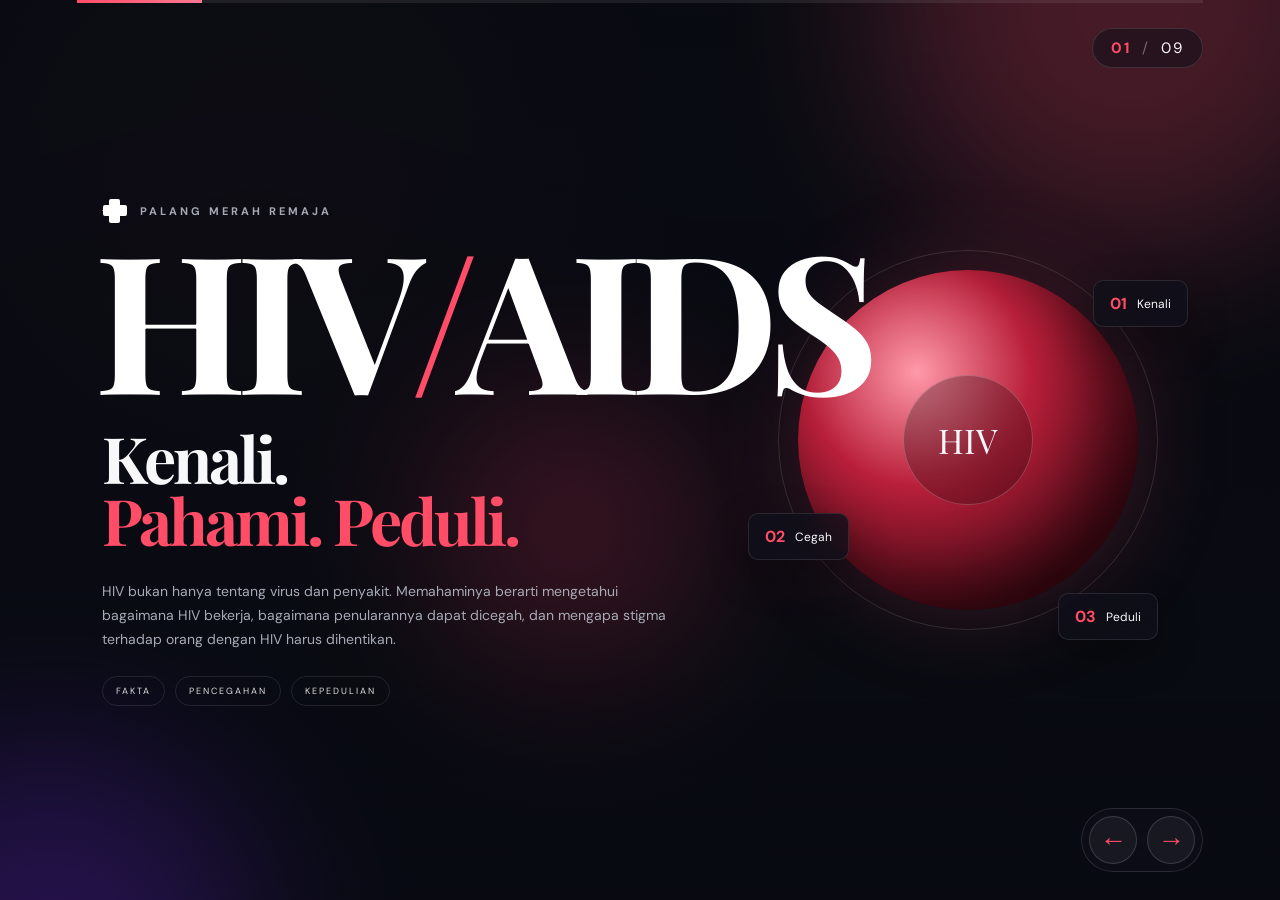
==== commit 19bef11f: "Rename ppt.html to index.html" ====
--- a/index.html
+++ b/index.html
@@ -4,7 +4,7 @@
     <meta charset="UTF-8">
     <meta name="viewport" content="width=device-width, initial-scale=1.0">
 
-    <title>HIV/AIDS | PMR Presentation</title>
+    <title>Pendidikan Remaja Sebaya</title>
 
     <link rel="preconnect" href="https://fonts.googleapis.com">
     <link rel="preconnect" href="https://fonts.gstatic.com" crossorigin>
@@ -16,19 +16,36 @@
 
 <body>
 
-<!-- BACKGROUND -->
 <div class="background">
     <div class="orb orb-1"></div>
     <div class="orb orb-2"></div>
     <div class="orb orb-3"></div>
 </div>
 
-
-<!-- PROGRESS -->
 <div class="progress">
     <div class="progress-bar" id="progressBar"></div>
 </div>
 
+<!-- NOMOR SLIDE -->
+<div class="slide-counter">
+    <span id="currentSlide">01</span>
+    <span class="counter-line">/</span>
+    <span>09</span>
+</div>
+
+<!-- TOMBOL NAVIGASI -->
+<div class="slide-navigation">
+
+    <button class="nav-button" onclick="changeSlide(-1)" aria-label="Slide sebelumnya">
+        ←
+    </button>
+
+    <button class="nav-button" onclick="changeSlide(1)" aria-label="Slide berikutnya">
+        →
+    </button>
+
+</div>
+
 
 <main class="presentation">
 
@@ -42,8 +59,12 @@
     <div class="hero-content">
 
         <div class="eyebrow">
-            <span></span>
+
+            <!-- LOGO PMR -->
+            <span class="pmr-logo">+</span>
+
             PALANG MERAH REMAJA
+
         </div>
 
         <h1>
@@ -99,7 +120,6 @@
 </section>
 
 
-
 <!-- =====================================================
 SLIDE 02 — HIV & AIDS
 ===================================================== -->
@@ -109,7 +129,7 @@
     <div class="section-heading">
 
         <div class="slide-label">
-            01 / MEMAHAMI
+            HIV & AIDS
         </div>
 
         <h2>
@@ -180,7 +200,6 @@
 </section>
 
 
-
 <!-- =====================================================
 SLIDE 03 — DATA
 ===================================================== -->
@@ -190,7 +209,7 @@
     <div class="section-heading">
 
         <div class="slide-label">
-            02 / FAKTA DUNIA
+            FAKTA DUNIA
         </div>
 
         <h2>
@@ -254,7 +273,6 @@
 </section>
 
 
-
 <!-- =====================================================
 SLIDE 04 — GEJALA
 ===================================================== -->
@@ -264,7 +282,7 @@
     <div class="section-heading">
 
         <div class="slide-label">
-            03 / TANDA & GEJALA
+            TANDA & GEJALA
         </div>
 
         <h2>
@@ -353,7 +371,6 @@
 </section>
 
 
-
 <!-- =====================================================
 SLIDE 05 — TRANSMISI
 ===================================================== -->
@@ -363,7 +380,7 @@
     <div class="section-heading">
 
         <div class="slide-label">
-            04 / PENULARAN
+            PENULARAN
         </div>
 
         <h2>
@@ -456,7 +473,6 @@
 </section>
 
 
-
 <!-- =====================================================
 SLIDE 06 — TIDAK MENULAR
 ===================================================== -->
@@ -468,7 +484,7 @@
         <div class="section-heading left">
 
             <div class="slide-label">
-                05 / LURUSKAN
+                LURUSKAN
             </div>
 
             <h2>
@@ -535,7 +551,6 @@
 </section>
 
 
-
 <!-- =====================================================
 SLIDE 07 — TES & PENCEGAHAN
 ===================================================== -->
@@ -545,7 +560,7 @@
     <div class="section-heading">
 
         <div class="slide-label">
-            06 / PENCEGAHAN
+            PENCEGAHAN
         </div>
 
         <h2>
@@ -655,7 +670,6 @@
 </section>
 
 
-
 <!-- =====================================================
 SLIDE 08 — PENGOBATAN
 ===================================================== -->
@@ -667,7 +681,7 @@
         <div class="treatment-title">
 
             <div class="slide-label">
-                07 / PENGOBATAN
+                PENGOBATAN
             </div>
 
             <h2>
@@ -751,7 +765,6 @@
 </section>
 
 
-
 <!-- =====================================================
 SLIDE 09 — INTERACTIVE
 ===================================================== -->
@@ -781,7 +794,9 @@
             <div class="flip-card" onclick="flipCard(this)">
 
                 <div class="flip-front">
+
                     <span>MITOS</span>
+
                     <strong>
                         "Orang dengan HIV<br>
                         harus dijauhi."
@@ -790,6 +805,7 @@
                     <small>
                         KLIK UNTUK BUKA
                     </small>
+
                 </div>
 
 
@@ -835,6 +851,7 @@
 
 const slides = document.querySelectorAll(".slide");
 const progressBar = document.getElementById("progressBar");
+const currentSlide = document.getElementById("currentSlide");
 
 let index = 0;
 
@@ -852,6 +869,9 @@
 
     progressBar.style.width = progress + "%";
 
+    currentSlide.textContent =
+        String(number + 1).padStart(2, "0");
+
 }
 
 
@@ -872,20 +892,12 @@
 }
 
 
-/* =====================================================
-   INTERACTIVE FINAL CARD
-===================================================== */
-
 function flipCard(card) {
 
     card.classList.toggle("flipped");
 
 }
 
-
-/* =====================================================
-   KEYBOARD NAVIGATION
-===================================================== */
 
 document.addEventListener("keydown", function(event) {
 
--- a/ppt.css
+++ b/ppt.css
@@ -172,6 +172,193 @@
 
 
 /* =====================================================
+NOMOR SLIDE
+===================================================== */
+
+.slide-counter {
+
+    position: fixed;
+
+    top: 28px;
+
+    right: 6vw;
+
+    z-index: 1001;
+
+    padding: 9px 18px;
+
+    border: 1px solid rgba(255,255,255,0.12);
+
+    border-radius: 100px;
+
+    background: rgba(15,16,25,0.55);
+
+    backdrop-filter: blur(15px);
+
+    font-size: 15px;
+
+    letter-spacing: 2px;
+
+    color: var(--white);
+}
+
+
+.slide-counter #currentSlide {
+
+    color: var(--red);
+
+    font-weight: 700;
+}
+
+
+.counter-line {
+
+    margin: 0 5px;
+
+    color: rgba(255,255,255,0.35);
+}
+
+
+/* =====================================================
+TOMBOL NAVIGASI
+===================================================== */
+
+.slide-navigation {
+
+    position: fixed;
+
+    right: 6vw;
+
+    bottom: 28px;
+
+    z-index: 1001;
+
+    display: flex;
+
+    gap: 10px;
+
+    padding: 7px;
+
+    border: 1px solid rgba(255,255,255,0.12);
+
+    border-radius: 100px;
+
+    background: rgba(15,16,25,0.6);
+
+    backdrop-filter: blur(15px);
+}
+
+
+.nav-button {
+
+    width: 48px;
+
+    height: 48px;
+
+    border-radius: 50%;
+
+    border: 1px solid rgba(255,255,255,0.15);
+
+    background: rgba(255,255,255,0.05);
+
+    color: var(--red);
+
+    font-size: 27px;
+
+    line-height: 1;
+
+    cursor: pointer;
+
+    display: flex;
+
+    align-items: center;
+
+    justify-content: center;
+
+    transition: 0.3s;
+}
+
+
+.nav-button:hover {
+
+    background: rgba(255,77,104,0.12);
+
+    border-color: var(--red);
+
+    transform: scale(1.06);
+}
+
+
+.nav-button:active {
+
+    transform: scale(0.94);
+}
+
+
+/* =====================================================
+LOGO PALANG MERAH REMAJA
+===================================================== */
+
+.pmr-logo {
+
+    width: 30px;
+
+    height: 30px;
+
+    display: inline-flex;
+
+    align-items: center;
+
+    justify-content: center;
+
+    position: relative;
+
+    background: var(--red);
+
+    border-radius: 7px;
+
+    margin-right: 3px;
+
+    box-shadow:
+        0 0 20px rgba(255,77,104,0.25);
+
+    font-size: 0;
+}
+
+
+.pmr-logo::before {
+
+    content: "";
+
+    position: absolute;
+
+    width: 11px;
+
+    height: 24px;
+
+    background: white;
+
+    border-radius: 2px;
+}
+
+
+.pmr-logo::after {
+
+    content: "";
+
+    position: absolute;
+
+    width: 24px;
+
+    height: 11px;
+
+    background: white;
+
+    border-radius: 2px;
+}
+
+
+/* =====================================================
 PRESENTATION
 ===================================================== */
 
@@ -1874,4 +2061,66 @@
         gap: 7px;
     }
 
+
+    /* NOMOR SLIDE MOBILE */
+
+    .slide-counter {
+
+        top: 18px;
+
+        right: 25px;
+
+        font-size: 12px;
+
+        padding: 7px 13px;
+    }
+
+
+    /* TOMBOL NAVIGASI MOBILE */
+
+    .slide-navigation {
+
+        right: 25px;
+
+        bottom: 18px;
+
+        padding: 5px;
+    }
+
+
+    .nav-button {
+
+        width: 42px;
+
+        height: 42px;
+
+        font-size: 23px;
+    }
+
+
+    /* LOGO PMR MOBILE */
+
+    .pmr-logo {
+
+        width: 26px;
+
+        height: 26px;
+    }
+
+
+    .pmr-logo::before {
+
+        width: 9px;
+
+        height: 21px;
+    }
+
+
+    .pmr-logo::after {
+
+        width: 21px;
+
+        height: 9px;
+    }
+
 }
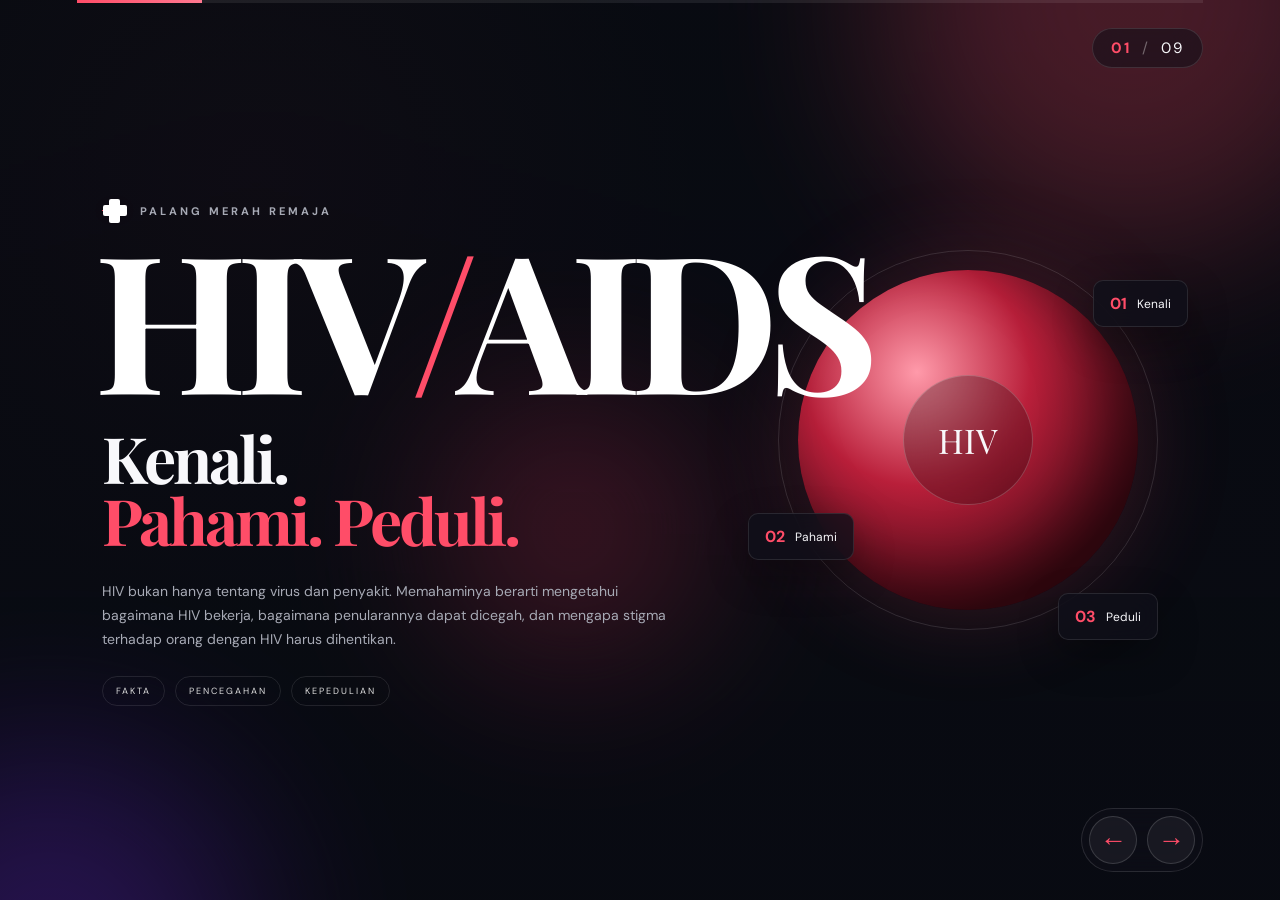
==== commit fe54a9cf: "Update index.html" ====
--- a/index.html
+++ b/index.html
@@ -107,7 +107,7 @@
 
         <div class="floating-card card-b">
             <strong>02</strong>
-            <span>Cegah</span>
+            <span>Pahami</span>
         </div>
 
         <div class="floating-card card-c">
@@ -127,10 +127,6 @@
 <section class="slide">
 
     <div class="section-heading">
-
-        <div class="slide-label">
-            HIV & AIDS
-        </div>
 
         <h2>
             HIV dan AIDS<br>
@@ -139,7 +135,7 @@
 
         <p>
             HIV adalah virus yang menyerang sistem kekebalan tubuh,
-            sedangkan AIDS merupakan tahap paling lanjut dari infeksi HIV.
+            sedangkan AIDS merupakan tahap akhir dari infeksi HIV yang tidak ditangani.
         </p>
 
     </div>
@@ -179,7 +175,7 @@
 
                 <p>
                     AIDS terjadi ketika infeksi HIV telah mencapai
-                    tahap paling lanjut dan sistem kekebalan tubuh
+                    tahap paling akhir dan sistem kekebalan tubuh
                     mengalami kerusakan berat.
                 </p>
             </div>
@@ -193,7 +189,7 @@
 
     <div class="highlight">
         <strong>INTINYA</strong>
-        HIV adalah virusnya. AIDS adalah tahap paling lanjut
+        HIV adalah virusnya. AIDS adalah tahap paling akhir
         dari infeksi HIV.
     </div>
 
@@ -207,11 +203,6 @@
 <section class="slide">
 
     <div class="section-heading">
-
-        <div class="slide-label">
-            FAKTA DUNIA
-        </div>
-
         <h2>
             Angka HIV/AIDS<br>
             <span>berbicara.</span>
@@ -281,10 +272,6 @@
 
     <div class="section-heading">
 
-        <div class="slide-label">
-            TANDA & GEJALA
-        </div>
-
         <h2>
             HIV bisa hadir<br>
             <span>tanpa tanda yang jelas.</span>
@@ -296,7 +283,7 @@
             pada minggu-minggu pertama.
         </p>
 
-    </div>
+    
 
 
     <div class="symptom-area">
@@ -336,27 +323,6 @@
                 <b>04</b>
                 <span>Sakit tenggorokan</span>
             </div>
-
-            <div class="symptom">
-                <b>05</b>
-                <span>Pembengkakan kelenjar</span>
-            </div>
-
-            <div class="symptom">
-                <b>06</b>
-                <span>Penurunan berat badan</span>
-            </div>
-
-            <div class="symptom">
-                <b>07</b>
-                <span>Diare</span>
-            </div>
-
-            <div class="symptom">
-                <b>08</b>
-                <span>Batuk</span>
-            </div>
-
         </div>
 
     </div>
@@ -379,10 +345,6 @@
 
     <div class="section-heading">
 
-        <div class="slide-label">
-            PENULARAN
-        </div>
-
         <h2>
             Bagaimana HIV<br>
             <span>dapat menular?</span>
@@ -404,7 +366,7 @@
 
             <div class="icon">+</div>
 
-            <h3>Darah</h3>
+            <h3>Darah Terkontaminasi</h3>
 
             <p>
                 Penularan dapat terjadi melalui darah
@@ -423,7 +385,7 @@
             <h3>Cairan seksual</h3>
 
             <p>
-                HIV dapat ditemukan dalam semen
+                HIV dapat ditemukan dalam air mani
                 dan cairan vagina.
             </p>
 
@@ -483,13 +445,9 @@
 
         <div class="section-heading left">
 
-            <div class="slide-label">
-                LURUSKAN
-            </div>
-
             <h2>
                 Dekat dengan<br>
-                orang dengan HIV<br>
+                orang penderita HIV<br>
                 <span>tidak berarti tertular.</span>
             </h2>
 
@@ -558,10 +516,6 @@
 <section class="slide">
 
     <div class="section-heading">
-
-        <div class="slide-label">
-            PENCEGAHAN
-        </div>
 
         <h2>
             Mencegah lebih baik,<br>
@@ -679,11 +633,6 @@
     <div class="treatment-layout">
 
         <div class="treatment-title">
-
-            <div class="slide-label">
-                PENGOBATAN
-            </div>
-
             <h2>
                 HIV bukan<br>
                 <span>akhir segalanya.</span>
@@ -772,11 +721,6 @@
 <section class="slide final-slide">
 
     <div class="interactive-content">
-
-        <div class="final-small">
-            SEBELUM SELESAI
-        </div>
-
         <h2>
             Satu fakta.<br>
             <span>Satu perubahan cara pandang.</span>
@@ -833,9 +777,9 @@
 
         <div class="closing-message">
 
-            <span>KENALI FAKTANYA.</span>
-            <span>CEGAH PENULARANNYA.</span>
-            <span>HENTIKAN STIGMANYA.</span>
+            <span>KENALI FAKTANYA</span>
+            <span>CEGAH PENULARANNYA</span>
+            <span>HENTIKAN STIGMANYA</span>
 
         </div>
 
